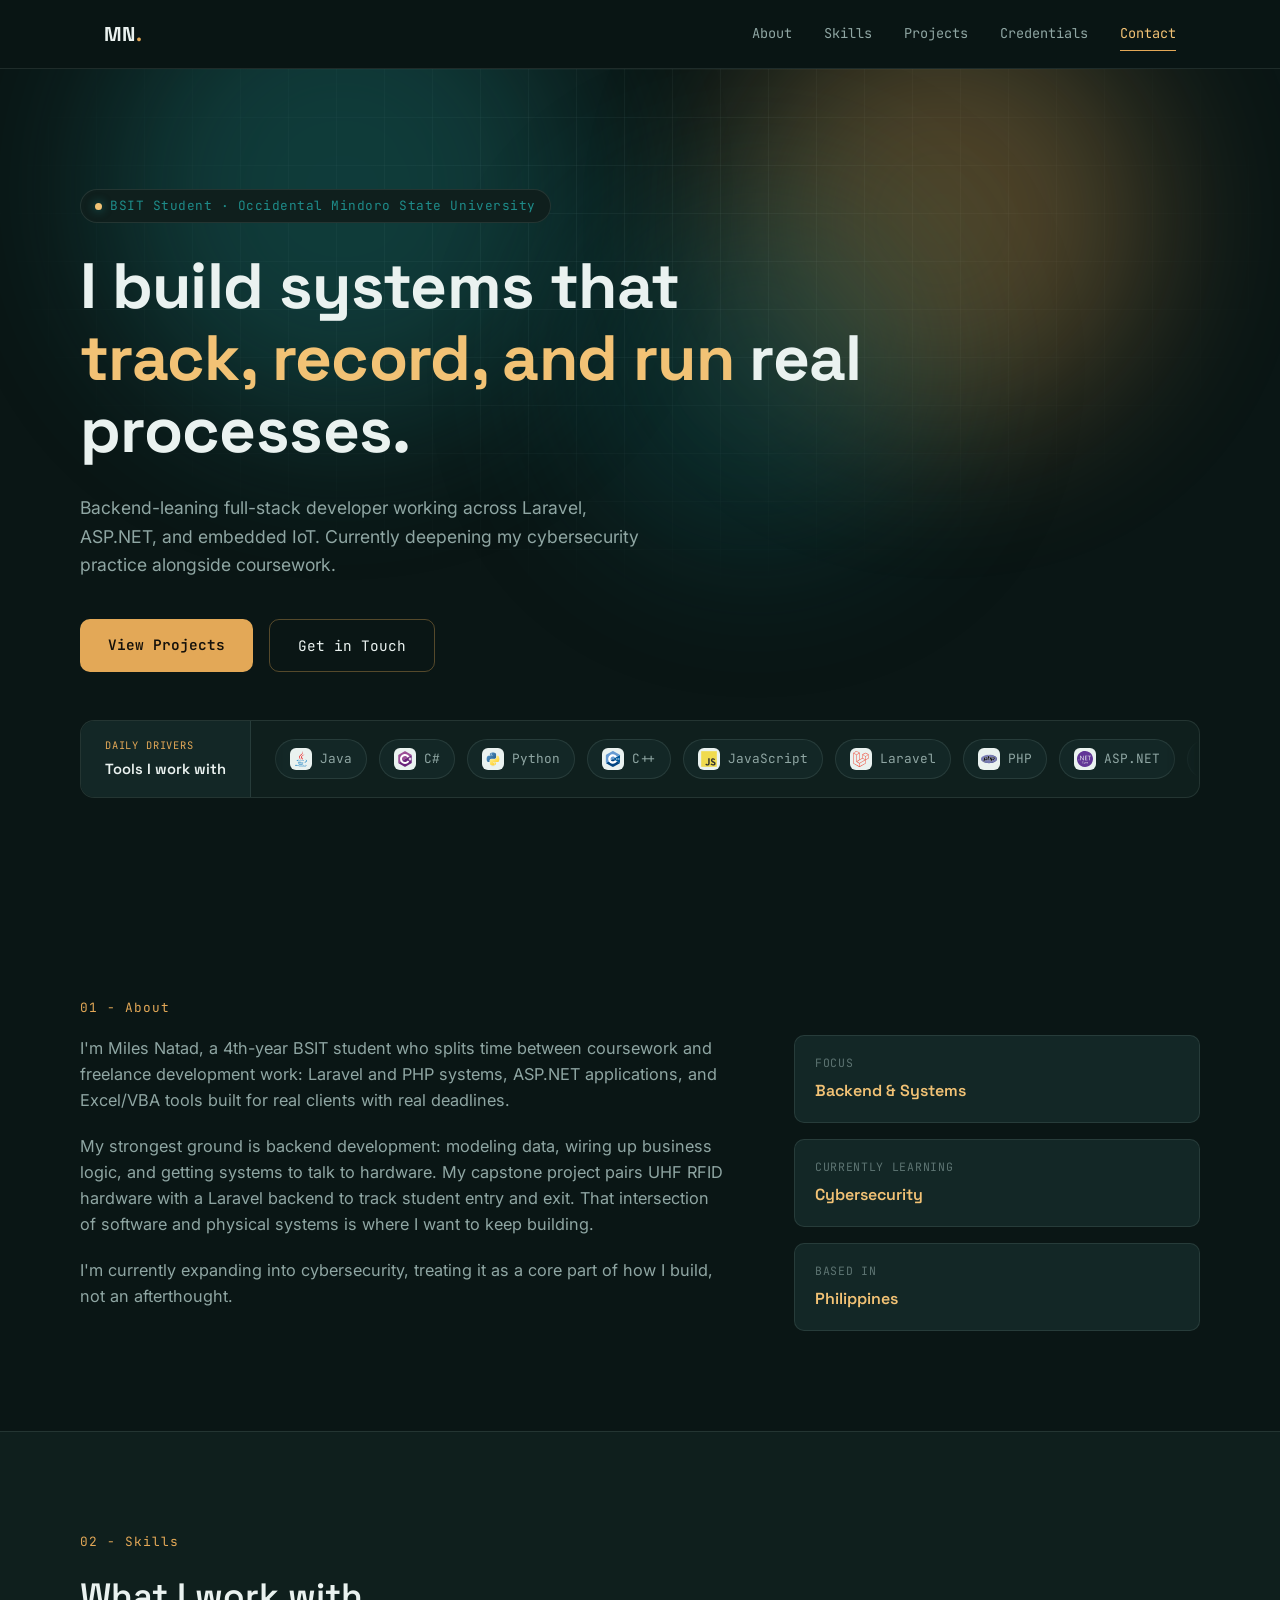
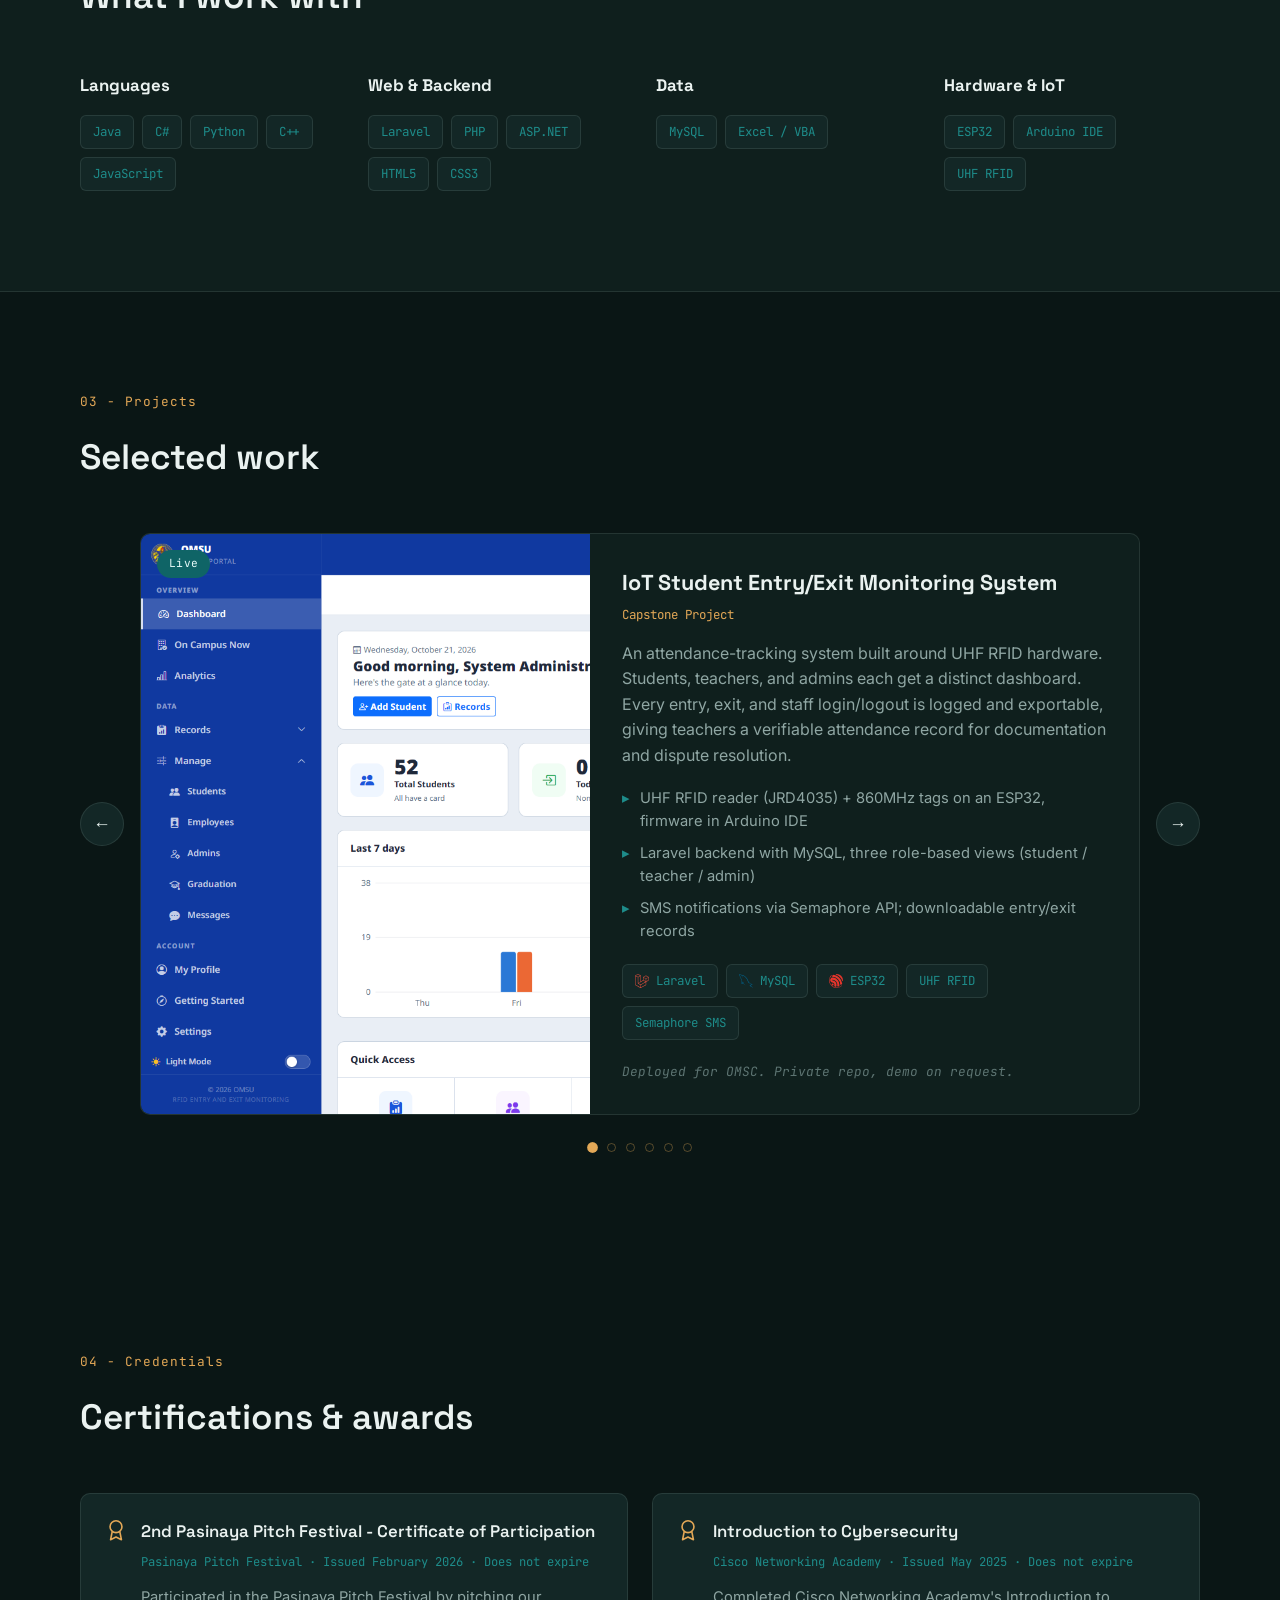
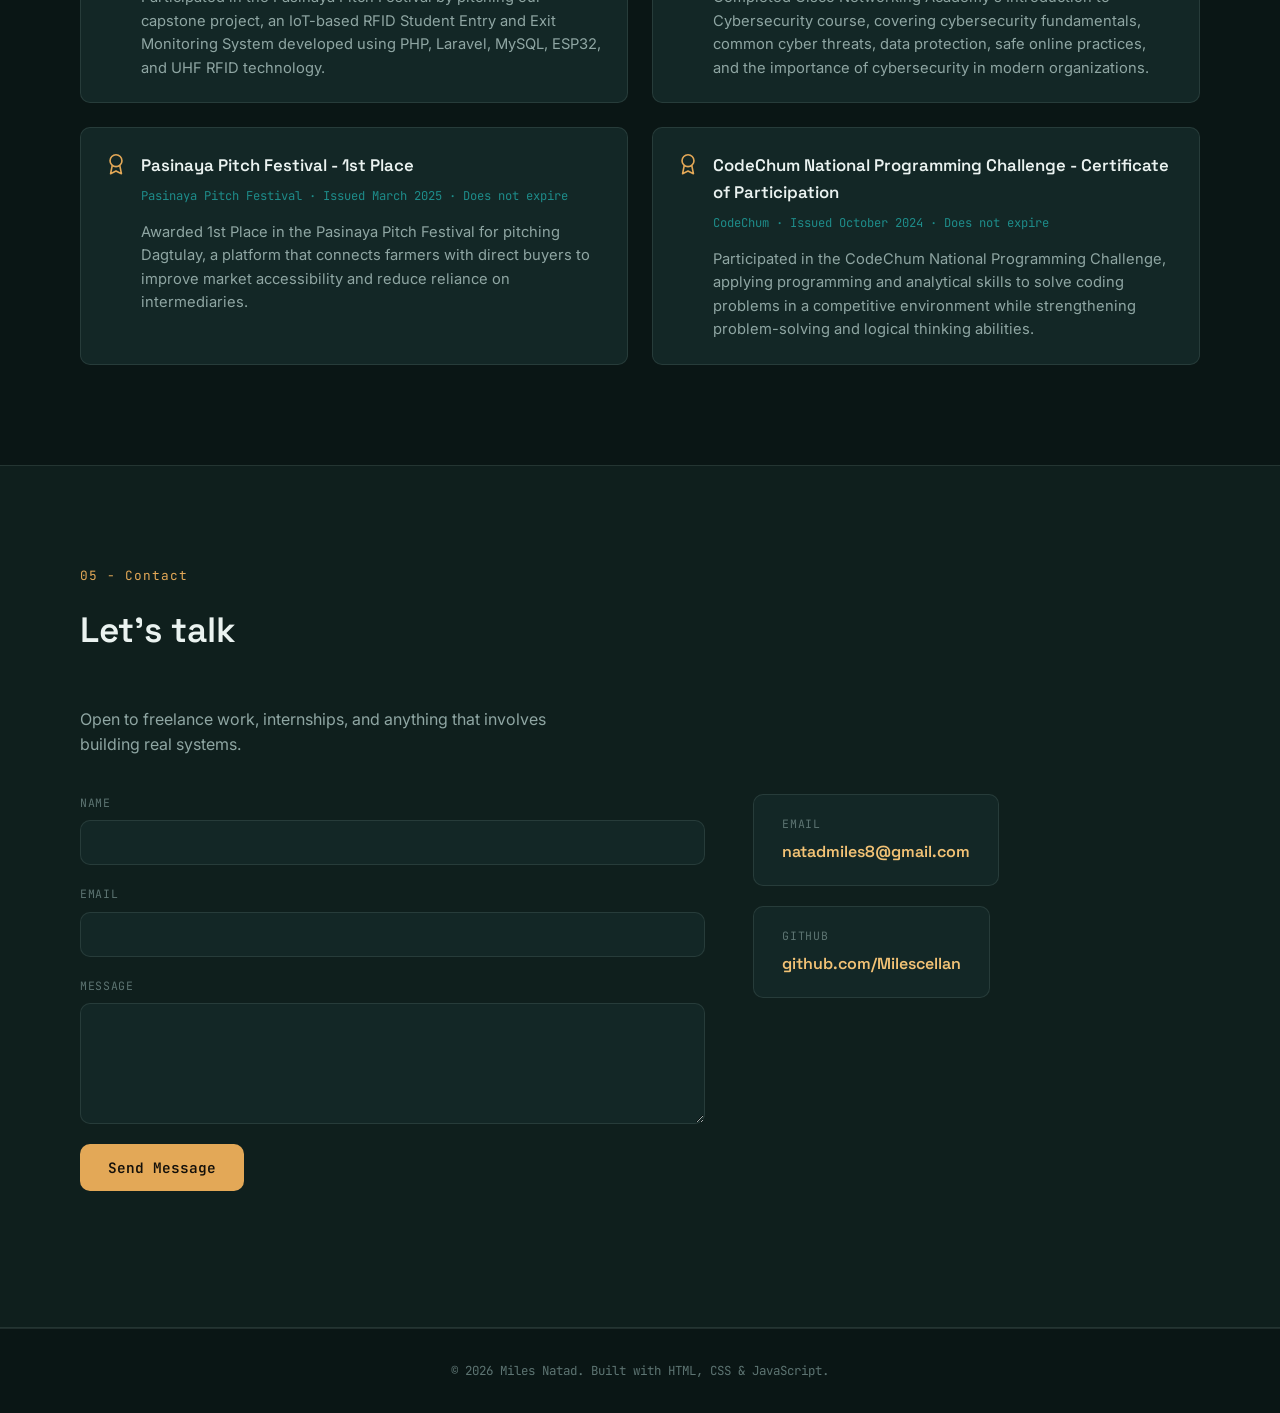
==== index.html @ 0811426d "feat(projects): add real karaoke room and POS screenshots" ====
<!DOCTYPE html>
<html lang="en">
<head>
<meta charset="UTF-8">
<meta name="viewport" content="width=device-width, initial-scale=1.0">
<title>Miles Natad - Backend-Leaning Full-Stack Developer</title>
<meta name="description" content="Portfolio of Miles Natad, BSIT student and freelance developer specializing in Laravel, ASP.NET, and IoT systems.">

<link rel="icon" type="image/svg+xml" href="assets/icons/favicon.svg">
<link rel="icon" type="image/png" sizes="32x32" href="assets/icons/favicon-32.png">
<link rel="apple-touch-icon" sizes="180x180" href="assets/icons/favicon-180.png">

<meta property="og:type" content="website">
<meta property="og:title" content="Miles Natad - Backend-Leaning Full-Stack Developer">
<meta property="og:description" content="Portfolio of Miles Natad, BSIT student and freelance developer specializing in Laravel, ASP.NET, and IoT systems.">
<meta property="og:image" content="https://milescellan.github.io/assets/images/og-image.png">
<meta property="og:url" content="https://milescellan.github.io/">

<meta name="twitter:card" content="summary_large_image">
<meta name="twitter:title" content="Miles Natad - Backend-Leaning Full-Stack Developer">
<meta name="twitter:description" content="Portfolio of Miles Natad, BSIT student and freelance developer specializing in Laravel, ASP.NET, and IoT systems.">
<meta name="twitter:image" content="https://milescellan.github.io/assets/images/og-image.png">

<link rel="preconnect" href="https://fonts.googleapis.com">
<link rel="preconnect" href="https://fonts.gstatic.com" crossorigin>
<link href="https://fonts.googleapis.com/css2?family=Space+Grotesk:wght@400;500;600;700&family=JetBrains+Mono:wght@400;500&family=Inter:wght@400;500;600&display=swap" rel="stylesheet">
<link rel="stylesheet" href="style.css">

<script type="application/ld+json">
{
  "@context": "https://schema.org",
  "@type": "Person",
  "name": "Miles Natad",
  "url": "https://milescellan.github.io/",
  "sameAs": ["https://github.com/Milescellan"],
  "jobTitle": "Backend-Leaning Full-Stack Developer",
  "email": "mailto:natadmiles8@gmail.com",
  "alumniOf": {
    "@type": "CollegeOrUniversity",
    "name": "Occidental Mindoro State University"
  }
}
</script>
</head>
<body>

<a href="#top" class="skip-link">Skip to main content</a>

<header class="nav">
  <div class="nav-inner">
    <a href="#top" class="nav-brand">MN<span class="nav-brand-dot">.</span></a>
    <nav class="nav-links">
      <a href="#about" data-nav-link="about">About</a>
      <a href="#skills" data-nav-link="skills">Skills</a>
      <a href="#projects" data-nav-link="projects">Projects</a>
      <a href="#credentials" data-nav-link="credentials">Credentials</a>
      <a href="#contact" data-nav-link="contact">Contact</a>
    </nav>
    <button class="nav-toggle" id="navToggle" aria-label="Toggle menu" aria-expanded="false">
      <span></span><span></span><span></span>
    </button>
  </div>
</header>

<main id="top">

  <!-- HERO -->
  <section class="hero">
    <div class="hero-grid" aria-hidden="true"></div>
    <div class="aurora" aria-hidden="true">
      <span class="aurora-blob aurora-1"></span>
      <span class="aurora-blob aurora-2"></span>
      <span class="aurora-blob aurora-3"></span>
    </div>
    <div class="hero-inner">
      <p class="eyebrow"><span class="pulse-dot"></span> BSIT Student &middot; Occidental Mindoro State University</p>
      <h1 class="hero-title" data-split>
        I build systems that<br>
        <span class="accent">track, record, and run</span> real processes.
      </h1>
      <p class="hero-sub">
        Backend-leaning full-stack developer working across Laravel, ASP.NET, and embedded IoT.
        Currently deepening my cybersecurity practice alongside coursework.
      </p>
      <div class="hero-actions">
        <a href="#projects" class="btn btn-primary">View Projects</a>
        <a href="#contact" class="btn btn-ghost">Get in Touch</a>
      </div>

      <div class="tools-bar">
        <div class="tools-bar-label">
          <span class="tools-bar-eyebrow">Daily Drivers</span>
          <span class="tools-bar-title">Tools I work with</span>
        </div>
        <div class="tools-bar-track-wrap">
          <div class="tools-bar-track" aria-label="Skills and tools">
            <span class="tool-pill"><span class="tool-pill-icon"><img src="assets/icons/java.svg" alt=""></span>Java</span>
            <span class="tool-pill"><span class="tool-pill-icon"><img src="assets/icons/csharp.svg" alt=""></span>C#</span>
            <span class="tool-pill"><span class="tool-pill-icon"><img src="assets/icons/python.svg" alt=""></span>Python</span>
            <span class="tool-pill"><span class="tool-pill-icon"><img src="assets/icons/cplusplus.svg" alt=""></span>C++</span>
            <span class="tool-pill"><span class="tool-pill-icon"><img src="assets/icons/javascript.svg" alt=""></span>JavaScript</span>
            <span class="tool-pill"><span class="tool-pill-icon"><img src="assets/icons/laravel.svg" alt=""></span>Laravel</span>
            <span class="tool-pill"><span class="tool-pill-icon"><img src="assets/icons/php.svg" alt=""></span>PHP</span>
            <span class="tool-pill"><span class="tool-pill-icon"><img src="assets/icons/dotnet.svg" alt=""></span>ASP.NET</span>
            <span class="tool-pill"><span class="tool-pill-icon"><img src="assets/icons/html5.svg" alt=""></span>HTML5</span>
            <span class="tool-pill"><span class="tool-pill-icon"><img src="assets/icons/css3.svg" alt=""></span>CSS3</span>
            <span class="tool-pill"><span class="tool-pill-icon"><img src="assets/icons/mysql.svg" alt=""></span>MySQL</span>
            <span class="tool-pill"><span class="tool-pill-icon"><img src="assets/icons/excel.svg" alt=""></span>Excel / VBA</span>
            <span class="tool-pill"><span class="tool-pill-icon"><img src="assets/icons/espressif.svg" alt=""></span>ESP32</span>
            <span class="tool-pill"><span class="tool-pill-icon"><img src="assets/icons/arduino.svg" alt=""></span>Arduino IDE</span>
            <span class="tool-pill"><span class="tool-pill-icon"><svg viewBox="0 0 24 24" fill="none" xmlns="http://www.w3.org/2000/svg"><rect x="3" y="9" width="6" height="6" rx="1" stroke="#0F1F1D" stroke-width="1.6"/><path d="M12 12h1.5M15.5 8.5a5 5 0 010 7M18.5 5.5a9 9 0 010 13" stroke="#0F1F1D" stroke-width="1.6" stroke-linecap="round"/></svg></span>UHF RFID</span>
            <!-- duplicated for seamless loop -->
            <span class="tool-pill" aria-hidden="true"><span class="tool-pill-icon"><img src="assets/icons/java.svg" alt=""></span>Java</span>
            <span class="tool-pill" aria-hidden="true"><span class="tool-pill-icon"><img src="assets/icons/csharp.svg" alt=""></span>C#</span>
            <span class="tool-pill" aria-hidden="true"><span class="tool-pill-icon"><img src="assets/icons/python.svg" alt=""></span>Python</span>
            <span class="tool-pill" aria-hidden="true"><span class="tool-pill-icon"><img src="assets/icons/cplusplus.svg" alt=""></span>C++</span>
            <span class="tool-pill" aria-hidden="true"><span class="tool-pill-icon"><img src="assets/icons/javascript.svg" alt=""></span>JavaScript</span>
            <span class="tool-pill" aria-hidden="true"><span class="tool-pill-icon"><img src="assets/icons/laravel.svg" alt=""></span>Laravel</span>
            <span class="tool-pill" aria-hidden="true"><span class="tool-pill-icon"><img src="assets/icons/php.svg" alt=""></span>PHP</span>
            <span class="tool-pill" aria-hidden="true"><span class="tool-pill-icon"><img src="assets/icons/dotnet.svg" alt=""></span>ASP.NET</span>
            <span class="tool-pill" aria-hidden="true"><span class="tool-pill-icon"><img src="assets/icons/html5.svg" alt=""></span>HTML5</span>
            <span class="tool-pill" aria-hidden="true"><span class="tool-pill-icon"><img src="assets/icons/css3.svg" alt=""></span>CSS3</span>
            <span class="tool-pill" aria-hidden="true"><span class="tool-pill-icon"><img src="assets/icons/mysql.svg" alt=""></span>MySQL</span>
            <span class="tool-pill" aria-hidden="true"><span class="tool-pill-icon"><img src="assets/icons/excel.svg" alt=""></span>Excel / VBA</span>
            <span class="tool-pill" aria-hidden="true"><span class="tool-pill-icon"><img src="assets/icons/espressif.svg" alt=""></span>ESP32</span>
            <span class="tool-pill" aria-hidden="true"><span class="tool-pill-icon"><img src="assets/icons/arduino.svg" alt=""></span>Arduino IDE</span>
            <span class="tool-pill" aria-hidden="true"><span class="tool-pill-icon"><svg viewBox="0 0 24 24" fill="none" xmlns="http://www.w3.org/2000/svg"><rect x="3" y="9" width="6" height="6" rx="1" stroke="#0F1F1D" stroke-width="1.6"/><path d="M12 12h1.5M15.5 8.5a5 5 0 010 7M18.5 5.5a9 9 0 010 13" stroke="#0F1F1D" stroke-width="1.6" stroke-linecap="round"/></svg></span>UHF RFID</span>
          </div>
        </div>
      </div>
    </div>
  </section>

  <!-- ABOUT -->
  <section class="section reveal" id="about">
    <div class="section-inner">
      <p class="section-eyebrow">01 - About</p>
      <div class="about-grid">
        <div class="about-text">
          <p>
            I'm Miles Natad, a 4th-year BSIT student who splits time between coursework and freelance
            development work: Laravel and PHP systems, ASP.NET applications, and Excel/VBA tools
            built for real clients with real deadlines.
          </p>
          <p>
            My strongest ground is backend development: modeling data, wiring up business logic,
            and getting systems to talk to hardware. My capstone project pairs UHF RFID hardware
            with a Laravel backend to track student entry and exit. That intersection of software and
            physical systems is where I want to keep building.
          </p>
          <p>
            I'm currently expanding into cybersecurity, treating it as a core part of how I build,
            not an afterthought.
          </p>
        </div>
        <div class="about-meta">
          <div class="meta-card">
            <span class="meta-label">Focus</span>
            <span class="meta-value">Backend &amp; Systems</span>
          </div>
          <div class="meta-card">
            <span class="meta-label">Currently learning</span>
            <span class="meta-value">Cybersecurity</span>
          </div>
          <div class="meta-card">
            <span class="meta-label">Based in</span>
            <span class="meta-value">Philippines</span>
          </div>
        </div>
      </div>
    </div>
  </section>

  <!-- SKILLS -->
  <section class="section section-alt reveal" id="skills">
    <div class="section-inner">
      <p class="section-eyebrow">02 - Skills</p>
      <h2 class="section-title">What I work with</h2>

      <div class="skills-grid">

        <div class="skill-group">
          <h3>Languages</h3>
          <ul class="tag-list">
            <li>Java</li><li>C#</li><li>Python</li><li>C++</li><li>JavaScript</li>
          </ul>
        </div>

        <div class="skill-group">
          <h3>Web &amp; Backend</h3>
          <ul class="tag-list">
            <li>Laravel</li><li>PHP</li><li>ASP.NET</li><li>HTML5</li><li>CSS3</li>
          </ul>
        </div>

        <div class="skill-group">
          <h3>Data</h3>
          <ul class="tag-list">
            <li>MySQL</li><li>Excel / VBA</li>
          </ul>
        </div>

        <div class="skill-group">
          <h3>Hardware &amp; IoT</h3>
          <ul class="tag-list">
            <li>ESP32</li><li>Arduino IDE</li><li>UHF RFID</li>
          </ul>
        </div>

      </div>
    </div>
  </section>

  <!-- PROJECTS -->
  <section class="section reveal" id="projects">
    <div class="section-inner">
      <p class="section-eyebrow">03 - Projects</p>
      <h2 class="section-title">Selected work</h2>

      <div class="project-carousel">
        <button class="carousel-arrow carousel-prev" id="carouselPrev" aria-label="Previous project">&larr;</button>

        <div class="carousel-viewport" id="carouselViewport">
        <div class="carousel-track" id="carouselTrack">

        <!-- Capstone -->
        <article class="project-card project-slide" data-glow>
          <div class="project-media">
            <img src="assets/images/capstone-dashboard.png" alt="RFID monitoring admin dashboard with daily entry and exit counts and a 7-day chart" style="object-position: left top">
            <span class="status-badge status-live">Live</span>
          </div>
          <div class="project-body">
            <h3>IoT Student Entry/Exit Monitoring System</h3>
            <p class="project-role">Capstone Project</p>
            <p class="project-desc">
              An attendance-tracking system built around UHF RFID hardware. Students, teachers, and
              admins each get a distinct dashboard. Every entry, exit, and staff login/logout is
              logged and exportable, giving teachers a verifiable attendance record for
              documentation and dispute resolution.
            </p>
            <ul class="project-highlights">
              <li>UHF RFID reader (JRD4035) + 860MHz tags on an ESP32, firmware in Arduino IDE</li>
              <li>Laravel backend with MySQL, three role-based views (student / teacher / admin)</li>
              <li>SMS notifications via Semaphore API; downloadable entry/exit records</li>
            </ul>
            <div class="tag-list tag-list-tech">
              <span><img src="assets/icons/laravel.svg" class="tech-tag-icon" alt="">Laravel</span><span><img src="assets/icons/mysql.svg" class="tech-tag-icon" alt="">MySQL</span><span><img src="assets/icons/espressif.svg" class="tech-tag-icon" alt="">ESP32</span><span>UHF RFID</span><span>Semaphore SMS</span>
            </div>
            <div class="project-links">
              <span class="link-note">Deployed for OMSC. Private repo, demo on request.</span>
            </div>
          </div>
        </article>

        <!-- Thrive -->
        <article class="project-card project-slide" data-glow>
          <div class="project-media">
            <img src="assets/images/thrive.png" alt="Thrive dashboard showing balance, cash flow chart, and spending by category" loading="lazy" style="object-position: left top">
            <span class="status-badge status-live">In Use</span>
          </div>
          <div class="project-body">
            <h3>Thrive</h3>
            <p class="project-role">Personal Project</p>
            <p class="project-desc">
              A self-hosted money tracker for a small group. Budgets, shared books with split
              expenses, recurring transactions, and receipt scanning, with all data in one
              SQLite file.
            </p>
            <ul class="project-highlights">
              <li>Accounts with scrypt passwords, httpOnly sessions, sign-in lockout, invite-only sign-up</li>
              <li>Receipt reading with Claude, falling back to offline Tesseract OCR</li>
              <li>Excel import/export, daily backups, and unit tests for the money logic</li>
            </ul>
            <div class="tag-list tag-list-tech">
              <span><img src="assets/icons/react.svg" class="tech-tag-icon" alt="">React</span><span><img src="assets/icons/nodejs.svg" class="tech-tag-icon" alt="">Node.js</span><span>Express</span><span><img src="assets/icons/sqlite.svg" class="tech-tag-icon" alt="">SQLite</span>
            </div>
            <div class="project-links">
              <a href="https://github.com/Milescellan/budget-tracker" target="_blank" rel="noopener" class="link-arrow">GitHub &rarr;</a>
            </div>
          </div>
        </article>

        <!-- Personal Karaoke -->
        <article class="project-card project-slide" data-glow>
          <div class="project-media">
            <img src="assets/images/karaoke.png" alt="Karaoke room with a connected guest, chat, a playing karaoke video, and synced lyrics" loading="lazy" style="object-position: center top">
            <span class="status-badge status-live">Complete</span>
          </div>
          <div class="project-body">
            <h3>Personal Karaoke</h3>
            <p class="project-role">Personal Project</p>
            <p class="project-desc">
              A real-time karaoke room for up to 6 friends. Everyone watches the same YouTube
              video in sync, follows the same lyrics, and sings together on a live call.
            </p>
            <ul class="project-highlights">
              <li>Synced playback with server-held state and drift correction</li>
              <li>WebRTC voice and video call with a TURN fallback for strict networks</li>
              <li>Shared queue, time-synced LRC lyrics, chat, and in-browser recording</li>
            </ul>
            <div class="tag-list tag-list-tech">
              <span><img src="assets/icons/react.svg" class="tech-tag-icon" alt="">React</span><span><img src="assets/icons/nodejs.svg" class="tech-tag-icon" alt="">Node.js</span><span>Socket.IO</span><span>WebRTC</span>
            </div>
            <div class="project-links">
              <a href="https://github.com/Milescellan/personal-karaoke" target="_blank" rel="noopener" class="link-arrow">GitHub &rarr;</a>
            </div>
          </div>
        </article>

        <!-- Hotel Booking API -->
        <article class="project-card project-slide" data-glow>
          <div class="project-media project-media-code">
            <pre class="project-code" aria-label="Real API response: a second booking for overlapping dates is rejected"><code><span class="code-dim">POST /api/bookings</span>
room 204, Dec 20 to 23
<span class="code-ok">201 Created</span>  nights: 3, total_price: "10500.00"

<span class="code-dim">POST /api/bookings</span>
room 204, Dec 22 to 24
<span class="code-err">422 Unprocessable Content</span>
{
  "errors": {
    "room_id": ["This room is already booked
                 for the selected dates."]
  }
}</code></pre>
            <span class="status-badge status-client">Internship</span>
          </div>
          <div class="project-body">
            <h3>Hotel Booking API</h3>
            <p class="project-role">CertiCode Internship</p>
            <p class="project-desc">
              A REST API for hotel rooms and bookings. It blocks double-booking, searches rooms
              free for a date range, prices the stay on the server, and emails the guest.
            </p>
            <ul class="project-highlights">
              <li>Overlap check rejects bookings that clash with an active one</li>
              <li>Form Request validation and API Resources for consistent JSON</li>
              <li>Queued confirmation email; cancel keeps history instead of deleting</li>
            </ul>
            <div class="tag-list tag-list-tech">
              <span><img src="assets/icons/laravel.svg" class="tech-tag-icon" alt="">Laravel</span><span><img src="assets/icons/php.svg" class="tech-tag-icon" alt="">PHP</span><span><img src="assets/icons/sqlite.svg" class="tech-tag-icon" alt="">SQLite</span>
            </div>
            <div class="project-links">
              <a href="https://github.com/Milescellan/hotel-booking-api" target="_blank" rel="noopener" class="link-arrow">GitHub &rarr;</a>
            </div>
          </div>
        </article>

        <!-- POS -->
        <article class="project-card project-slide" data-glow>
          <div class="project-media">
            <img src="assets/images/pos.png" alt="G4 Store Excel POS with a sample order, totals, and change computed" loading="lazy" style="object-position: right top">
            <span class="status-badge status-client">Freelance</span>
          </div>
          <div class="project-body">
            <h3>Excel POS System</h3>
            <p class="project-role">Freelance Client Work</p>
            <p class="project-desc">
              A point-of-sale system built in Excel/VBA for a paying client: a sari-sari
              store-themed tool delivered end-to-end for their own school requirement.
              Handled the full engagement: requirements, build, and delivery.
            </p>
            <ul class="project-highlights">
              <li>VBA-driven sales entry, inventory, and totals</li>
              <li>Delivered on a fixed scope and timeline for a paying client</li>
            </ul>
            <div class="tag-list tag-list-tech">
              <span><img src="assets/icons/excel.svg" class="tech-tag-icon" alt="">Excel</span><span>VBA</span>
            </div>
            <div class="project-links">
              <span class="link-note">Demo video coming soon</span>
            </div>
          </div>
        </article>

        <!-- Reserved: Cybersecurity Research -->
        <article class="project-card project-card-pending project-slide" data-glow>
          <div class="project-body project-body-pending">
            <h3>Cybersecurity Awareness Research</h3>
            <p class="project-role">Academic Research &middot; Being Reworked</p>
            <p class="project-desc">
              A research study on cybersecurity awareness, currently being redone with fresh,
              interview-based data. Coming soon.
            </p>
          </div>
        </article>

        </div>
        </div>

        <button class="carousel-arrow carousel-next" id="carouselNext" aria-label="Next project">&rarr;</button>
      </div>

      <div class="carousel-dots" id="carouselDots"></div>
    </div>
  </section>

  <!-- CREDENTIALS -->
  <section class="section reveal" id="credentials">
    <div class="section-inner">
      <p class="section-eyebrow">04 - Credentials</p>
      <h2 class="section-title">Certifications &amp; awards</h2>

      <div class="credentials-grid">

        <div class="credential-card">
          <span class="credential-icon" aria-hidden="true">
            <svg viewBox="0 0 24 24" fill="none" xmlns="http://www.w3.org/2000/svg">
              <circle cx="12" cy="8" r="5.5" stroke="currentColor" stroke-width="1.5"/>
              <path d="M8.5 12.5L7 20l5-2.5 5 2.5-1.5-7.5" stroke="currentColor" stroke-width="1.5" stroke-linejoin="round"/>
            </svg>
          </span>
          <h3>2nd Pasinaya Pitch Festival - Certificate of Participation</h3>
          <p class="credential-meta">Pasinaya Pitch Festival &middot; Issued February 2026 &middot; Does not expire</p>
          <p class="credential-desc">
            Participated in the Pasinaya Pitch Festival by pitching our capstone project, an
            IoT-based RFID Student Entry and Exit Monitoring System developed using PHP, Laravel,
            MySQL, ESP32, and UHF RFID technology.
          </p>
        </div>

        <div class="credential-card">
          <span class="credential-icon" aria-hidden="true">
            <svg viewBox="0 0 24 24" fill="none" xmlns="http://www.w3.org/2000/svg">
              <circle cx="12" cy="8" r="5.5" stroke="currentColor" stroke-width="1.5"/>
              <path d="M8.5 12.5L7 20l5-2.5 5 2.5-1.5-7.5" stroke="currentColor" stroke-width="1.5" stroke-linejoin="round"/>
            </svg>
          </span>
          <h3>Introduction to Cybersecurity</h3>
          <p class="credential-meta">Cisco Networking Academy &middot; Issued May 2025 &middot; Does not expire</p>
          <p class="credential-desc">
            Completed Cisco Networking Academy's Introduction to Cybersecurity course, covering
            cybersecurity fundamentals, common cyber threats, data protection, safe online
            practices, and the importance of cybersecurity in modern organizations.
          </p>
        </div>

        <div class="credential-card">
          <span class="credential-icon" aria-hidden="true">
            <svg viewBox="0 0 24 24" fill="none" xmlns="http://www.w3.org/2000/svg">
              <circle cx="12" cy="8" r="5.5" stroke="currentColor" stroke-width="1.5"/>
              <path d="M8.5 12.5L7 20l5-2.5 5 2.5-1.5-7.5" stroke="currentColor" stroke-width="1.5" stroke-linejoin="round"/>
            </svg>
          </span>
          <h3>Pasinaya Pitch Festival - 1st Place</h3>
          <p class="credential-meta">Pasinaya Pitch Festival &middot; Issued March 2025 &middot; Does not expire</p>
          <p class="credential-desc">
            Awarded 1st Place in the Pasinaya Pitch Festival for pitching Dagtulay, a platform
            that connects farmers with direct buyers to improve market accessibility and reduce
            reliance on intermediaries.
          </p>
        </div>

        <div class="credential-card">
          <span class="credential-icon" aria-hidden="true">
            <svg viewBox="0 0 24 24" fill="none" xmlns="http://www.w3.org/2000/svg">
              <circle cx="12" cy="8" r="5.5" stroke="currentColor" stroke-width="1.5"/>
              <path d="M8.5 12.5L7 20l5-2.5 5 2.5-1.5-7.5" stroke="currentColor" stroke-width="1.5" stroke-linejoin="round"/>
            </svg>
          </span>
          <h3>CodeChum National Programming Challenge - Certificate of Participation</h3>
          <p class="credential-meta">CodeChum &middot; Issued October 2024 &middot; Does not expire</p>
          <p class="credential-desc">
            Participated in the CodeChum National Programming Challenge, applying programming and
            analytical skills to solve coding problems in a competitive environment while
            strengthening problem-solving and logical thinking abilities.
          </p>
        </div>

      </div>
    </div>
  </section>

  <!-- CONTACT -->
  <section class="section section-alt reveal" id="contact">
    <div class="section-inner">
      <p class="section-eyebrow">05 - Contact</p>
      <h2 class="section-title">Let's talk</h2>
      <p class="contact-sub">Open to freelance work, internships, and anything that involves building real systems.</p>

      <div class="contact-grid">
        <form class="contact-form" id="contactForm" action="https://formspree.io/f/mnpjrnaa" method="POST">
          <div class="form-row">
            <label for="cf-name">Name</label>
            <input type="text" id="cf-name" name="name" autocomplete="name" required>
          </div>
          <div class="form-row">
            <label for="cf-email">Email</label>
            <input type="email" id="cf-email" name="email" autocomplete="email" required>
          </div>
          <div class="form-row">
            <label for="cf-message">Message</label>
            <textarea id="cf-message" name="message" rows="5" required></textarea>
          </div>
          <button type="submit" class="btn btn-primary">Send Message</button>
          <output class="form-status" id="formStatus" aria-live="polite"></output>
        </form>

        <div class="contact-links">
          <a href="mailto:natadmiles8@gmail.com" class="contact-link">
            <span class="contact-label">Email</span>
            <span class="contact-value">natadmiles8@gmail.com</span>
          </a>
          <a href="https://github.com/Milescellan" target="_blank" rel="noopener" class="contact-link">
            <span class="contact-label">GitHub</span>
            <span class="contact-value">github.com/Milescellan</span>
          </a>
        </div>
      </div>
    </div>
  </section>

</main>

<footer class="footer">
  <p>&copy; <span id="year"></span> Miles Natad. Built with HTML, CSS &amp; JavaScript.</p>
</footer>

<script src="script.js"></script>
</body>
</html>
---- style.css ----
/* ============================================
   TOKENS
   ============================================ */
:root {
  --bg-deep: #0A1615;
  --bg-panel: #0F1F1D;
  --bg-panel-2: #132726;
  --teal-600: #0F6466;
  --teal-400: #1E8C8A;
  --teal-glow: rgba(30, 140, 138, 0.35);
  --amber: #E3A857;
  --amber-bright: #F2C275;
  --text-primary: #EAF2F0;
  --text-muted: #8FA6A3;
  --text-faint: #5D7472;
  --border: rgba(143, 166, 163, 0.16);
  --border-strong: rgba(227, 168, 87, 0.35);

  --font-display: 'Space Grotesk', sans-serif;
  --font-body: 'Inter', sans-serif;
  --font-mono: 'JetBrains Mono', monospace;

  --radius: 10px;
  --max-width: 1120px;
}

* { box-sizing: border-box; margin: 0; padding: 0; }

html { scroll-behavior: smooth; }

.skip-link {
  position: absolute;
  left: -9999px;
  top: 0;
  z-index: 1000;
  background: var(--amber);
  color: #14100a;
  font-family: var(--font-mono);
  font-weight: 600;
  padding: 12px 20px;
  border-radius: 0 0 var(--radius) 0;
}

.skip-link:focus {
  left: 0;
}

@media (prefers-reduced-motion: reduce) {
  html { scroll-behavior: auto; }
  * { animation-duration: 0.01ms !important; animation-iteration-count: 1 !important; transition-duration: 0.01ms !important; }

  /* The marquee is a slow linear scroll, not the kind of motion this
     preference is meant to suppress. The blanket rule above would
     otherwise freeze it after a single near-instant, invisible pass. */
  .tools-bar-track {
    animation-duration: 40s !important;
    animation-iteration-count: infinite !important;
  }

  .carousel-track {
    transition-duration: 0.9s !important;
  }
}

body {
  background: var(--bg-deep);
  color: var(--text-primary);
  font-family: var(--font-body);
  line-height: 1.6;
  overflow-x: hidden;
}

a { color: inherit; text-decoration: none; }
ul { list-style: none; }
img { max-width: 100%; display: block; }

:focus-visible {
  outline: 2px solid var(--amber);
  outline-offset: 3px;
}

/* ============================================
   NAV
   ============================================ */
.nav {
  position: sticky;
  top: 0;
  z-index: 100;
  background: rgba(10, 22, 21, 0.85);
  backdrop-filter: blur(10px);
  border-bottom: 1px solid var(--border);
}

.nav-inner {
  max-width: var(--max-width);
  margin: 0 auto;
  padding: 18px 24px;
  display: flex;
  align-items: center;
  justify-content: space-between;
}

.nav-brand {
  font-family: var(--font-display);
  font-weight: 700;
  font-size: 1.25rem;
  letter-spacing: 0.02em;
}

.nav-brand-dot { color: var(--amber); }

.nav-links {
  display: flex;
  gap: 32px;
}

.nav-links a {
  font-family: var(--font-mono);
  font-size: 0.85rem;
  color: var(--text-muted);
  transition: color 0.2s ease;
  position: relative;
}

.nav-links a:hover { color: var(--amber-bright); }

.nav-links a::after {
  content: '';
  position: absolute;
  left: 0;
  bottom: -6px;
  width: 100%;
  height: 1px;
  background: var(--amber);
  transform: scaleX(0);
  transform-origin: left;
  transition: transform 0.25s ease;
}

.nav-links a:hover::after {
  transform: scaleX(1);
}

.nav-links a.active {
  color: var(--amber-bright);
}

.nav-links a.active::after {
  transform: scaleX(1);
}

.nav-toggle {
  display: none;
  flex-direction: column;
  gap: 5px;
  background: none;
  border: none;
  cursor: pointer;
  padding: 4px;
}

.nav-toggle span {
  width: 22px;
  height: 2px;
  background: var(--text-primary);
  transition: transform 0.2s ease, opacity 0.2s ease;
}

/* ============================================
   HERO
   ============================================ */
.hero {
  position: relative;
  padding: 120px 24px 100px;
  overflow: hidden;
}

.hero-grid {
  position: absolute;
  inset: 0;
  background-image:
    linear-gradient(var(--border) 1px, transparent 1px),
    linear-gradient(90deg, var(--border) 1px, transparent 1px);
  background-size: 48px 48px;
  mask-image: radial-gradient(ellipse 70% 60% at 50% 20%, black 20%, transparent 75%);
  opacity: 0.5;
  z-index: 0;
}

.aurora {
  position: absolute;
  inset: 0;
  overflow: hidden;
  z-index: 0;
  pointer-events: none;
}

.aurora-blob {
  position: absolute;
  border-radius: 50%;
  filter: blur(80px);
  opacity: 0.32;
  will-change: transform;
}

.aurora-1 {
  width: 480px; height: 480px;
  background: var(--teal-400);
  top: -120px; left: 8%;
  animation: auroraDrift1 16s ease-in-out infinite;
}

.aurora-2 {
  width: 420px; height: 420px;
  background: var(--amber);
  top: -60px; right: 10%;
  animation: auroraDrift2 20s ease-in-out infinite;
}

.aurora-3 {
  width: 360px; height: 360px;
  background: var(--teal-600);
  top: 120px; left: 45%;
  animation: auroraDrift3 24s ease-in-out infinite;
}

@keyframes auroraDrift1 {
  0%, 100% { transform: translate(0, 0) scale(1); }
  50% { transform: translate(40px, 30px) scale(1.1); }
}

@keyframes auroraDrift2 {
  0%, 100% { transform: translate(0, 0) scale(1); }
  50% { transform: translate(-50px, 20px) scale(0.95); }
}

@keyframes auroraDrift3 {
  0%, 100% { transform: translate(0, 0) scale(1); }
  50% { transform: translate(20px, -40px) scale(1.08); }
}

@media (prefers-reduced-motion: reduce) {
  .aurora-blob { animation: none; }
}

.hero-inner {
  position: relative;
  z-index: 1;
  max-width: var(--max-width);
  margin: 0 auto;
}

.eyebrow {
  display: inline-flex;
  align-items: center;
  gap: 8px;
  font-family: var(--font-mono);
  font-size: 0.8rem;
  color: var(--teal-400);
  letter-spacing: 0.04em;
  margin-bottom: 28px;
  padding: 6px 14px;
  border: 1px solid var(--border);
  border-radius: 999px;
  background: var(--bg-panel);
}

.pulse-dot {
  width: 7px; height: 7px;
  border-radius: 50%;
  background: var(--amber-bright);
  box-shadow: 0 0 8px 2px var(--teal-glow);
  animation: pulse 2s ease-in-out infinite;
}

@keyframes pulse {
  0%, 100% { opacity: 1; }
  50% { opacity: 0.4; }
}

.hero-title {
  font-family: var(--font-display);
  font-weight: 700;
  font-size: clamp(2.2rem, 5.5vw, 4rem);
  line-height: 1.12;
  letter-spacing: -0.01em;
  max-width: 820px;
  margin-bottom: 28px;
}

.accent {
  color: var(--amber-bright);
}

/* Split-text reveal (words animate in via JS-added spans) */
.split-word {
  display: inline-block;
  opacity: 0;
  transform: translateY(0.6em);
  filter: blur(6px);
  animation: splitReveal 0.7s cubic-bezier(0.22, 1, 0.36, 1) forwards;
}

@keyframes splitReveal {
  to {
    opacity: 1;
    transform: translateY(0);
    filter: blur(0);
  }
}

@media (prefers-reduced-motion: reduce) {
  .split-word {
    opacity: 1;
    transform: none;
    filter: none;
    animation: none;
  }
}

.hero-sub {
  font-size: 1.1rem;
  color: var(--text-muted);
  max-width: 560px;
  margin-bottom: 40px;
}

.hero-actions {
  display: flex;
  gap: 16px;
  flex-wrap: wrap;
}

.btn {
  font-family: var(--font-mono);
  font-size: 0.9rem;
  padding: 14px 28px;
  border-radius: var(--radius);
  transition: transform 0.15s ease, box-shadow 0.15s ease, background 0.15s ease;
  display: inline-block;
}

.btn-primary {
  background: var(--amber);
  color: #14100a;
  font-weight: 600;
}

.btn-primary:hover {
  background: var(--amber-bright);
  transform: translateY(-2px);
  box-shadow: 0 8px 24px rgba(227, 168, 87, 0.25);
}

.btn-ghost {
  border: 1px solid var(--border-strong);
  color: var(--text-primary);
}

.btn-ghost:hover {
  border-color: var(--amber);
  transform: translateY(-2px);
}

/* ============================================
   TOOLS MARQUEE ("Daily Drivers")
   ============================================ */
.tools-bar {
  position: relative;
  z-index: 1;
  display: flex;
  align-items: stretch;
  margin-top: 48px;
  border: 1px solid var(--border);
  border-radius: 14px;
  background: var(--bg-panel);
  overflow: hidden;
}

.tools-bar-label {
  flex: 0 0 auto;
  display: flex;
  flex-direction: column;
  justify-content: center;
  gap: 4px;
  padding: 16px 24px;
  border-right: 1px solid var(--border);
  background: var(--bg-panel-2);
}

.tools-bar-eyebrow {
  font-family: var(--font-mono);
  font-size: 0.65rem;
  letter-spacing: 0.08em;
  text-transform: uppercase;
  color: var(--amber);
}

.tools-bar-title {
  font-family: var(--font-display);
  font-weight: 600;
  font-size: 0.92rem;
  color: var(--text-primary);
  white-space: nowrap;
}

.tools-bar-track-wrap {
  position: relative;
  flex: 1 1 auto;
  overflow: hidden;
  -webkit-mask-image: linear-gradient(90deg, transparent, black 32px, black calc(100% - 32px), transparent);
          mask-image: linear-gradient(90deg, transparent, black 32px, black calc(100% - 32px), transparent);
}

.tools-bar-track {
  display: flex;
  align-items: center;
  gap: 12px;
  width: max-content;
  height: 100%;
  padding: 14px 24px;
  animation: toolsScroll 32s linear infinite;
}

.tools-bar-track-wrap:hover .tools-bar-track {
  animation-play-state: paused;
}

@keyframes toolsScroll {
  from { transform: translateX(0); }
  to   { transform: translateX(-50%); }
}

.tool-pill {
  display: flex;
  align-items: center;
  gap: 8px;
  padding: 8px 14px;
  border: 1px solid var(--border);
  border-radius: 999px;
  background: var(--bg-panel-2);
  white-space: nowrap;
  font-family: var(--font-mono);
  font-size: 0.8rem;
  color: var(--text-muted);
}

.tool-pill-icon {
  flex-shrink: 0;
  width: 22px;
  height: 22px;
  border-radius: 6px;
  display: flex;
  align-items: center;
  justify-content: center;
  background: #EAF2F0;
  padding: 3px;
}

.tool-pill-icon img {
  width: 100%;
  height: 100%;
  object-fit: contain;
}

@media (max-width: 640px) {
  .tools-bar { flex-direction: column; }
  .tools-bar-label { border-right: none; border-bottom: 1px solid var(--border); }
}

/* ============================================
   SECTIONS (shared)
   ============================================ */
.section {
  padding: 100px 24px;
  scroll-margin-top: 76px;
}

.section-alt {
  background: var(--bg-panel);
  border-top: 1px solid var(--border);
  border-bottom: 1px solid var(--border);
}

.section-inner {
  max-width: var(--max-width);
  margin: 0 auto;
}

.section-eyebrow {
  font-family: var(--font-mono);
  font-size: 0.8rem;
  color: var(--amber);
  letter-spacing: 0.08em;
  margin-bottom: 16px;
}

.section-title {
  font-family: var(--font-display);
  font-weight: 600;
  font-size: clamp(1.6rem, 3vw, 2.2rem);
  margin-bottom: 48px;
}

/* ============================================
   ABOUT
   ============================================ */
.about-grid {
  display: grid;
  grid-template-columns: 1.6fr 1fr;
  gap: 64px;
}

.about-text p {
  color: var(--text-muted);
  margin-bottom: 20px;
  font-size: 1.02rem;
}

.about-meta {
  display: flex;
  flex-direction: column;
  gap: 16px;
}

.meta-card {
  border: 1px solid var(--border);
  border-radius: var(--radius);
  padding: 18px 20px;
  display: flex;
  flex-direction: column;
  gap: 6px;
  background: var(--bg-panel-2);
}

.meta-label {
  font-family: var(--font-mono);
  font-size: 0.72rem;
  color: var(--text-faint);
  text-transform: uppercase;
  letter-spacing: 0.06em;
}

.meta-value {
  font-family: var(--font-display);
  font-weight: 600;
  color: var(--amber-bright);
}

/* ============================================
   SKILLS
   ============================================ */
.skills-grid {
  display: grid;
  grid-template-columns: repeat(auto-fit, minmax(220px, 1fr));
  gap: 32px;
}

.skill-group h3 {
  font-family: var(--font-display);
  font-size: 1.05rem;
  margin-bottom: 16px;
  color: var(--text-primary);
}

.tag-list {
  display: flex;
  flex-wrap: wrap;
  gap: 8px;
}

.tag-list li,
.tag-list-tech span {
  font-family: var(--font-mono);
  font-size: 0.78rem;
  color: var(--teal-400);
  border: 1px solid var(--border);
  padding: 6px 12px;
  border-radius: 6px;
  background: var(--bg-panel-2);
}

.tag-list-tech span {
  display: inline-flex;
  align-items: center;
  gap: 7px;
}

.tech-tag-icon {
  width: 14px;
  height: 14px;
  object-fit: contain;
  flex-shrink: 0;
}

/* ============================================
   PROJECTS CAROUSEL
   ============================================ */
.project-carousel {
  display: flex;
  align-items: center;
  gap: 16px;
}

.carousel-viewport {
  flex: 1 1 auto;
  overflow: hidden;
}

.carousel-track {
  display: flex;
  transition: transform 0.9s ease-in-out;
}

.project-slide {
  flex: 0 0 100%;
  min-width: 0;
}

.carousel-arrow {
  flex: 0 0 auto;
  width: 44px;
  height: 44px;
  border-radius: 50%;
  border: 1px solid var(--border);
  background: var(--bg-panel-2);
  color: var(--text-primary);
  font-size: 1.1rem;
  cursor: pointer;
  display: flex;
  align-items: center;
  justify-content: center;
  transition: border-color 0.2s ease, color 0.2s ease, transform 0.15s ease;
}

.carousel-arrow:hover {
  border-color: var(--border-strong);
  color: var(--amber-bright);
  transform: translateY(-2px);
}

.carousel-dots {
  display: flex;
  justify-content: center;
  gap: 10px;
  margin-top: 28px;
}

.carousel-dot {
  width: 9px;
  height: 9px;
  border-radius: 50%;
  border: 1px solid var(--border-strong);
  background: transparent;
  padding: 0;
  cursor: pointer;
  transition: background 0.2s ease, transform 0.2s ease;
}

.carousel-dot.active {
  background: var(--amber);
  transform: scale(1.2);
}

@media (max-width: 640px) {
  .carousel-arrow { width: 36px; height: 36px; font-size: 0.95rem; }
}

.project-card {
  display: grid;
  grid-template-columns: 0.9fr 1.1fr;
  gap: 0;
  border: 1px solid var(--border);
  border-radius: var(--radius);
  overflow: hidden;
  background: var(--bg-panel);
  transition: border-color 0.2s ease;
  position: relative;
}

.project-card::before {
  content: '';
  position: absolute;
  inset: 0;
  z-index: 0;
  opacity: 0;
  background: radial-gradient(320px circle at var(--glow-x, 50%) var(--glow-y, 50%), rgba(227, 168, 87, 0.12), transparent 70%);
  transition: opacity 0.3s ease;
  pointer-events: none;
}

.project-card:hover::before {
  opacity: 1;
}

.project-card:hover {
  border-color: var(--border-strong);
}

.project-media, .project-body {
  position: relative;
  z-index: 1;
}

.project-media {
  position: relative;
  background: var(--bg-panel-2);
  min-height: 220px;
}

.project-media-code {
  display: flex;
  align-items: center;
  background: var(--bg-deep);
}

.project-code {
  width: 100%;
  margin: 0;
  padding: 56px 24px 24px;
  overflow-x: auto;
  font-family: var(--font-mono);
  font-size: 0.8rem;
  line-height: 1.6;
  color: var(--text-muted);
}

.code-dim { color: var(--text-faint); }
.code-ok { color: var(--teal-400); }
.code-err { color: var(--amber-bright); }

.project-media img {
  position: absolute;
  inset: 0;
  width: 100%;
  height: 100%;
  object-fit: cover;
}

.status-badge {
  position: absolute;
  top: 16px;
  left: 16px;
  font-family: var(--font-mono);
  font-size: 0.7rem;
  padding: 5px 12px;
  border-radius: 999px;
  letter-spacing: 0.03em;
}

.status-live { background: var(--teal-600); color: #E8FBFA; }
.status-dev { background: var(--amber); color: #14100a; }
.status-client { background: var(--bg-panel); color: var(--amber-bright); border: 1px solid var(--border-strong); }

.project-body {
  padding: 32px;
}

.project-body h3 {
  font-family: var(--font-display);
  font-size: 1.35rem;
  margin-bottom: 4px;
}

.project-role {
  font-family: var(--font-mono);
  font-size: 0.78rem;
  color: var(--amber);
  margin-bottom: 16px;
}

.project-desc {
  color: var(--text-muted);
  margin-bottom: 18px;
}

.project-highlights {
  margin-bottom: 20px;
  display: flex;
  flex-direction: column;
  gap: 8px;
}

.project-highlights li {
  font-size: 0.92rem;
  color: var(--text-muted);
  padding-left: 18px;
  position: relative;
}

.project-highlights li::before {
  content: '▸';
  position: absolute;
  left: 0;
  color: var(--teal-400);
}

.tag-list-tech {
  margin-bottom: 22px;
}

.project-links {
  display: flex;
  gap: 24px;
  align-items: center;
}

.link-arrow {
  font-family: var(--font-mono);
  font-size: 0.85rem;
  color: var(--amber-bright);
  transition: opacity 0.2s ease;
}

.link-arrow:hover { opacity: 0.7; }

.link-note {
  font-family: var(--font-mono);
  font-size: 0.8rem;
  color: var(--text-faint);
  font-style: italic;
}

.project-card-pending {
  grid-template-columns: 1fr;
  opacity: 0.55;
  border-style: dashed;
}

.project-body-pending {
  padding: 28px 32px;
}

/* ============================================
   CREDENTIALS
   ============================================ */
.credentials-grid {
  display: grid;
  grid-template-columns: repeat(2, 1fr);
  gap: 24px;
}

@media (max-width: 720px) {
  .credentials-grid {
    grid-template-columns: 1fr;
  }
}

.credential-card {
  position: relative;
  border: 1px solid var(--border);
  border-radius: var(--radius);
  padding: 24px 24px 22px 60px;
  background: var(--bg-panel-2);
  transition: border-color 0.2s ease, transform 0.15s ease;
}

.credential-card:hover {
  border-color: var(--border-strong);
  transform: translateY(-2px);
}

.credential-icon {
  position: absolute;
  top: 24px;
  left: 22px;
  width: 26px;
  height: 26px;
  color: var(--amber);
}

.credential-icon svg {
  width: 100%;
  height: 100%;
}

.credential-card h3 {
  font-family: var(--font-display);
  font-weight: 600;
  font-size: 1.05rem;
  margin-bottom: 8px;
  color: var(--text-primary);
}

.credential-meta {
  font-family: var(--font-mono);
  font-size: 0.76rem;
  color: var(--teal-400);
  margin-bottom: 14px;
}

.credential-desc {
  font-size: 0.92rem;
  color: var(--text-muted);
}

/* ============================================
   CONTACT
   ============================================ */
.contact-sub {
  color: var(--text-muted);
  margin-bottom: 36px;
  max-width: 520px;
}

.contact-grid {
  display: grid;
  grid-template-columns: 1.4fr 1fr;
  gap: 48px;
  align-items: start;
}

.contact-form {
  display: flex;
  flex-direction: column;
  gap: 20px;
}

.form-row {
  display: flex;
  flex-direction: column;
  gap: 8px;
}

.form-row label {
  font-family: var(--font-mono);
  font-size: 0.72rem;
  color: var(--text-faint);
  text-transform: uppercase;
  letter-spacing: 0.06em;
}

.form-row input,
.form-row textarea {
  font-family: var(--font-body);
  font-size: 0.95rem;
  color: var(--text-primary);
  background: var(--bg-panel-2);
  border: 1px solid var(--border);
  border-radius: var(--radius);
  padding: 12px 14px;
  resize: vertical;
  transition: border-color 0.2s ease;
}

.form-row input:focus,
.form-row textarea:focus {
  border-color: var(--border-strong);
}

.contact-form .btn {
  align-self: flex-start;
  border: none;
  cursor: pointer;
}

.form-status {
  display: block;
  font-family: var(--font-mono);
  font-size: 0.82rem;
  min-height: 1.2em;
}

.form-status-success { color: var(--teal-400); }
.form-status-error { color: var(--amber-bright); }

.contact-links {
  display: flex;
  flex-wrap: wrap;
  gap: 20px;
}

.contact-link {
  border: 1px solid var(--border);
  border-radius: var(--radius);
  padding: 20px 28px;
  display: flex;
  flex-direction: column;
  gap: 6px;
  min-width: 220px;
  background: var(--bg-panel-2);
  transition: border-color 0.2s ease, transform 0.15s ease;
}

.contact-link:hover {
  border-color: var(--border-strong);
  transform: translateY(-2px);
}

.contact-label {
  font-family: var(--font-mono);
  font-size: 0.72rem;
  color: var(--text-faint);
  text-transform: uppercase;
  letter-spacing: 0.06em;
}

.contact-value {
  font-family: var(--font-display);
  font-weight: 600;
  color: var(--amber-bright);
}

/* ============================================
   FOOTER
   ============================================ */
.footer {
  padding: 32px 24px;
  text-align: center;
  font-family: var(--font-mono);
  font-size: 0.78rem;
  color: var(--text-faint);
  border-top: 1px solid var(--border);
}

/* ============================================
   SCROLL REVEAL
   ============================================ */
.reveal {
  opacity: 0;
  transform: translateY(28px);
  transition: opacity 0.7s ease, transform 0.7s ease;
}

.reveal.in-view {
  opacity: 1;
  transform: translateY(0);
}

@media (prefers-reduced-motion: reduce) {
  .reveal {
    opacity: 1;
    transform: none;
    transition: none;
  }
}

/* ============================================
   RESPONSIVE
   ============================================ */
@media (max-width: 860px) {
  .about-grid { grid-template-columns: 1fr; gap: 40px; }
  .project-card { grid-template-columns: 1fr; }
  .project-media { min-height: 180px; }
  .contact-grid { grid-template-columns: 1fr; gap: 36px; }
  .contact-links { flex-direction: row; }
}

@media (max-width: 640px) {
  .nav-links { display: none; }
  .nav-toggle { display: flex; }

  .nav.nav-open .nav-links {
    display: flex;
    flex-direction: column;
    position: absolute;
    top: 100%;
    left: 0;
    right: 0;
    background: var(--bg-panel);
    border-bottom: 1px solid var(--border);
    padding: 20px 24px;
    gap: 20px;
  }

  .hero { padding: 90px 20px 70px; }
  .section { padding: 70px 20px; }
  .contact-links { flex-direction: column; }
  .contact-link { min-width: 0; }
}
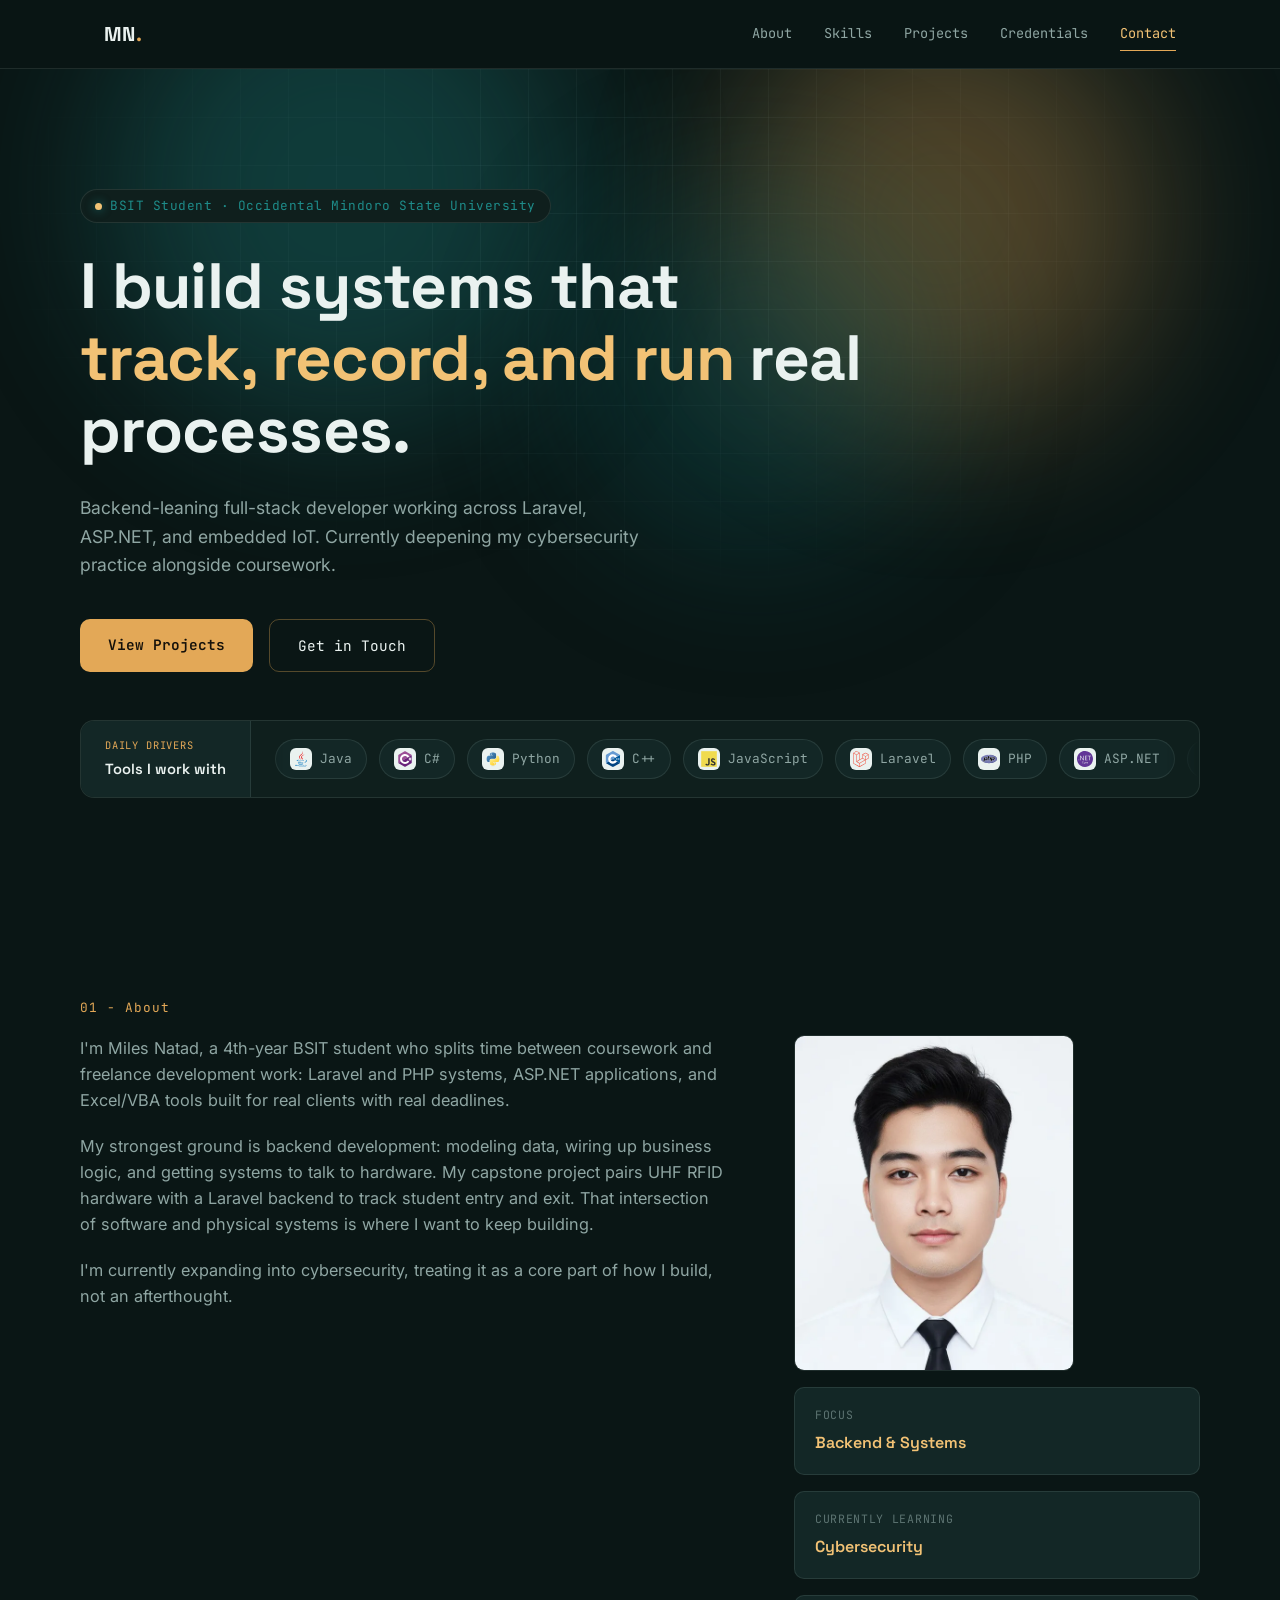
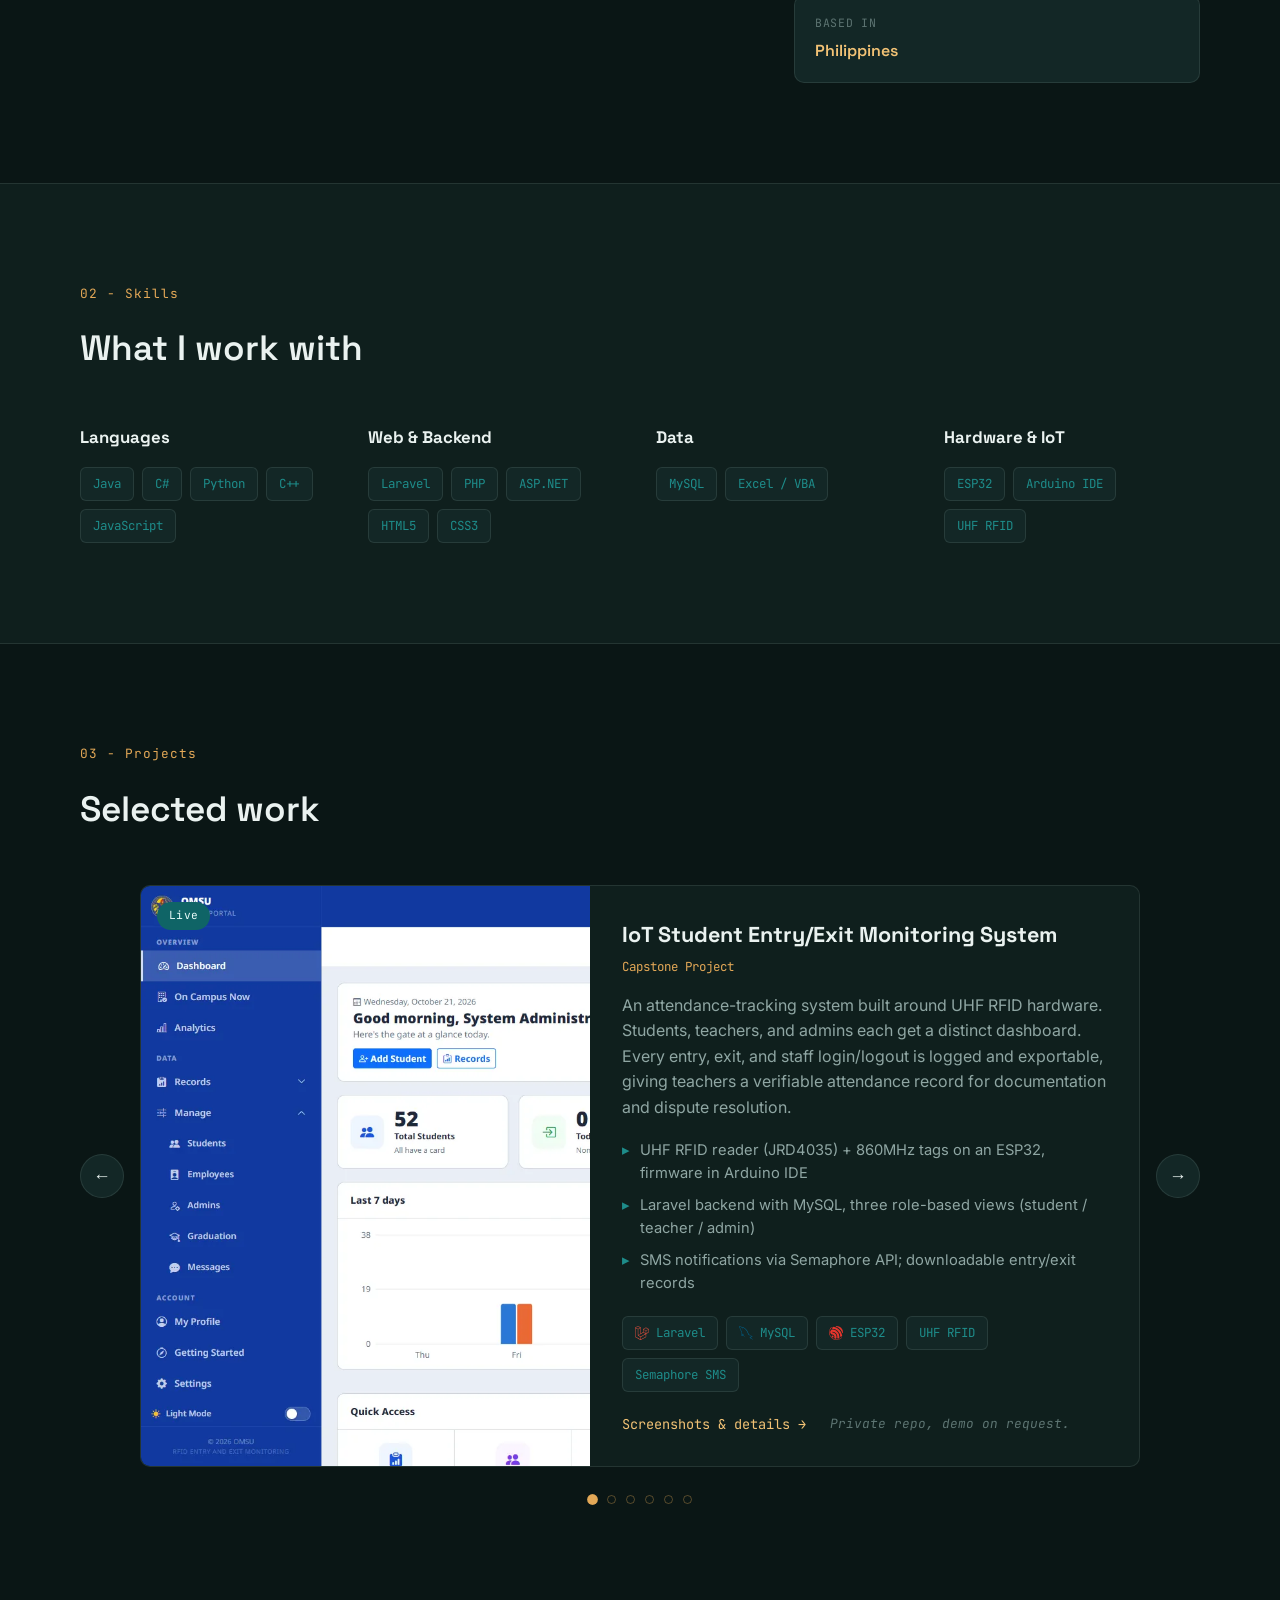
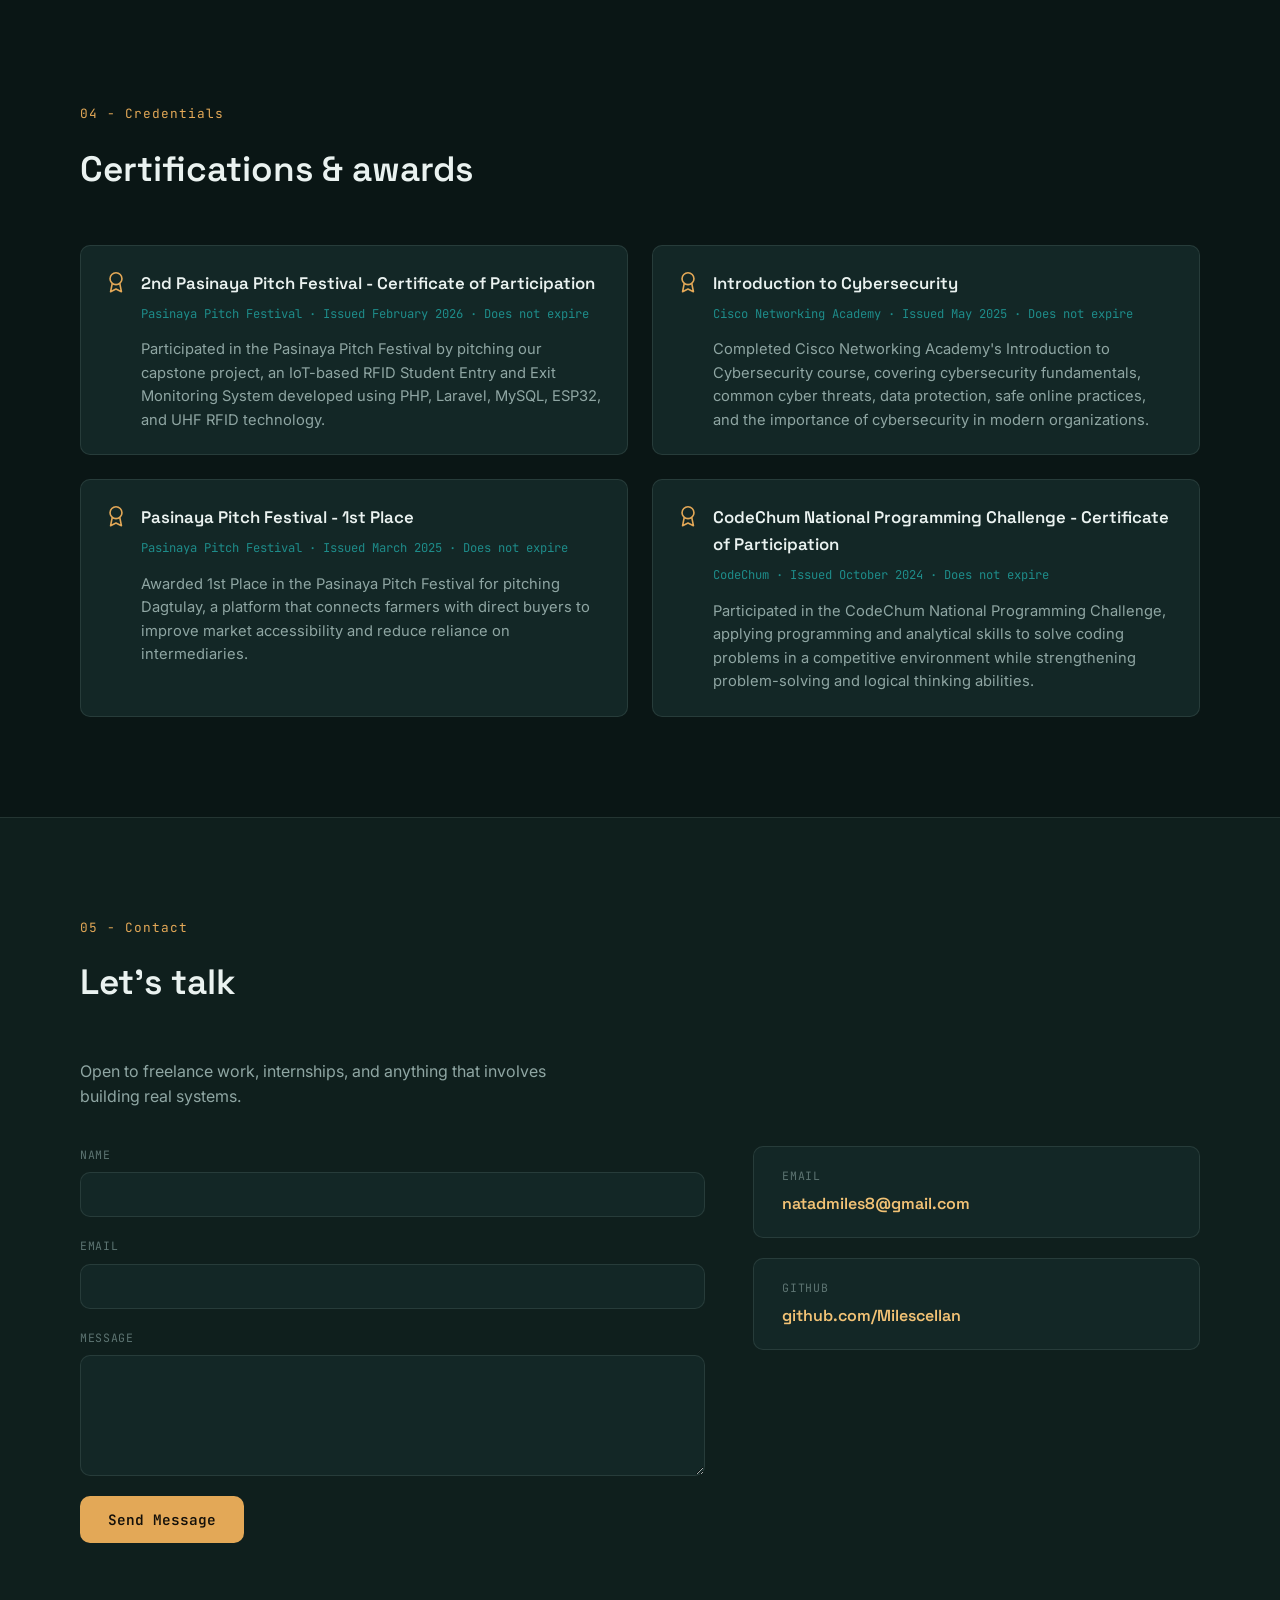
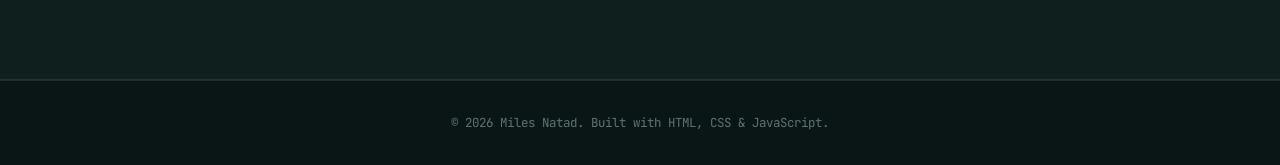
==== commit 250b072c: "feat(projects): add screenshot gallery dialog, portrait, and WebP images" ====
--- a/index.html
+++ b/index.html
@@ -154,6 +154,7 @@
           </p>
         </div>
         <div class="about-meta">
+          <img class="about-photo" src="assets/images/portrait.webp" alt="Miles Natad" width="600" height="720">
           <div class="meta-card">
             <span class="meta-label">Focus</span>
             <span class="meta-value">Backend &amp; Systems</span>
@@ -224,9 +225,9 @@
         <div class="carousel-track" id="carouselTrack">
 
         <!-- Capstone -->
-        <article class="project-card project-slide" data-glow>
+        <article class="project-card project-slide" data-glow data-more="capstone">
           <div class="project-media">
-            <img src="assets/images/capstone-dashboard.png" alt="RFID monitoring admin dashboard with daily entry and exit counts and a 7-day chart" style="object-position: left top">
+            <img src="assets/images/capstone-dashboard.webp" alt="RFID monitoring admin dashboard with daily entry and exit counts and a 7-day chart" style="object-position: left top">
             <span class="status-badge status-live">Live</span>
           </div>
           <div class="project-body">
@@ -247,15 +248,16 @@
               <span><img src="assets/icons/laravel.svg" class="tech-tag-icon" alt="">Laravel</span><span><img src="assets/icons/mysql.svg" class="tech-tag-icon" alt="">MySQL</span><span><img src="assets/icons/espressif.svg" class="tech-tag-icon" alt="">ESP32</span><span>UHF RFID</span><span>Semaphore SMS</span>
             </div>
             <div class="project-links">
-              <span class="link-note">Deployed for OMSC. Private repo, demo on request.</span>
+              <button type="button" class="link-arrow project-more-btn">Screenshots &amp; details &rarr;</button>
+              <span class="link-note">Private repo, demo on request.</span>
             </div>
           </div>
         </article>
 
         <!-- Thrive -->
-        <article class="project-card project-slide" data-glow>
+        <article class="project-card project-slide" data-glow data-more="thrive">
           <div class="project-media">
-            <img src="assets/images/thrive.png" alt="Thrive dashboard showing balance, cash flow chart, and spending by category" loading="lazy" style="object-position: left top">
+            <img src="assets/images/thrive-dashboard.webp" alt="Thrive dashboard showing balance, cash flow chart, and spending by category" style="object-position: left top">
             <span class="status-badge status-live">In Use</span>
           </div>
           <div class="project-body">
@@ -275,6 +277,7 @@
               <span><img src="assets/icons/react.svg" class="tech-tag-icon" alt="">React</span><span><img src="assets/icons/nodejs.svg" class="tech-tag-icon" alt="">Node.js</span><span>Express</span><span><img src="assets/icons/sqlite.svg" class="tech-tag-icon" alt="">SQLite</span>
             </div>
             <div class="project-links">
+              <button type="button" class="link-arrow project-more-btn">Screenshots &amp; details &rarr;</button>
               <a href="https://github.com/Milescellan/budget-tracker" target="_blank" rel="noopener" class="link-arrow">GitHub &rarr;</a>
             </div>
           </div>
@@ -283,7 +286,7 @@
         <!-- Personal Karaoke -->
         <article class="project-card project-slide" data-glow>
           <div class="project-media">
-            <img src="assets/images/karaoke.png" alt="Karaoke room with a connected guest, chat, a playing karaoke video, and synced lyrics" loading="lazy" style="object-position: center top">
+            <img src="assets/images/karaoke.webp" alt="Karaoke room with a connected guest, chat, a playing karaoke video, and synced lyrics" style="object-position: center top">
             <span class="status-badge status-live">Complete</span>
           </div>
           <div class="project-body">
@@ -349,7 +352,7 @@
         <!-- POS -->
         <article class="project-card project-slide" data-glow>
           <div class="project-media">
-            <img src="assets/images/pos.png" alt="G4 Store Excel POS with a sample order, totals, and change computed" loading="lazy" style="object-position: right top">
+            <img src="assets/images/pos.webp" alt="G4 Store Excel POS with a sample order, totals, and change computed" style="object-position: right top">
             <span class="status-badge status-client">Freelance</span>
           </div>
           <div class="project-body">
@@ -367,9 +370,6 @@
             <div class="tag-list tag-list-tech">
               <span><img src="assets/icons/excel.svg" class="tech-tag-icon" alt="">Excel</span><span>VBA</span>
             </div>
-            <div class="project-links">
-              <span class="link-note">Demo video coming soon</span>
-            </div>
           </div>
         </article>
 
@@ -510,6 +510,46 @@
     </div>
   </section>
 
+  <dialog class="project-dialog" id="projectDialog" aria-labelledby="projectDialogTitle">
+    <button type="button" class="dialog-close" id="projectDialogClose" aria-label="Close">&times;</button>
+    <div class="dialog-body" id="projectDialogBody"></div>
+  </dialog>
+
+  <template id="more-capstone">
+    <h3>IoT Student Entry/Exit Monitoring System</h3>
+    <p class="project-role">Capstone Project</p>
+    <div class="dialog-gallery">
+      <figure><img src="assets/images/capstone-landing.webp" alt="Public landing page with a live gate summary" loading="lazy"><figcaption>Public landing page with a live gate summary</figcaption></figure>
+      <figure><img src="assets/images/capstone-dashboard.webp" alt="Admin dashboard" loading="lazy"><figcaption>Admin dashboard: today's entries, exits, and the last 7 days</figcaption></figure>
+      <figure><img src="assets/images/capstone-analytics.webp" alt="Analytics page with date range and export" loading="lazy"><figcaption>Analytics with a date range, busiest hours, and export</figcaption></figure>
+      <figure><img src="assets/images/capstone-teacher.webp" alt="Teacher portal dashboard" loading="lazy"><figcaption>Teacher portal, scoped to their own students</figcaption></figure>
+    </div>
+    <ul class="project-highlights">
+      <li>Gate kiosk shows each entry or exit with the student's photo, and rejects unregistered cards</li>
+      <li>Admins handle unrecognized scans, register replacement cards, and import students in bulk</li>
+      <li>Audit logs for every staff action, plus downloadable employee DTRs and database backups</li>
+      <li>Two-factor authentication and a data privacy notice on first sign-in</li>
+    </ul>
+  </template>
+
+  <template id="more-thrive">
+    <h3>Thrive</h3>
+    <p class="project-role">Personal Project</p>
+    <div class="dialog-gallery">
+      <figure><img src="assets/images/thrive-dashboard.webp" alt="Thrive dashboard" loading="lazy"><figcaption>Dashboard: balance, cash flow, and spending by category</figcaption></figure>
+      <figure><img src="assets/images/thrive-transactions.webp" alt="Transactions list with filters" loading="lazy"><figcaption>Transactions with type, month, category, and search filters</figcaption></figure>
+      <figure><img src="assets/images/thrive-budgets.webp" alt="Monthly budgets with progress bars" loading="lazy"><figcaption>Monthly budgets that warn when a category runs low or goes over</figcaption></figure>
+      <figure><img src="assets/images/thrive-reports.webp" alt="Yearly report with charts" loading="lazy"><figcaption>Year report: month by month and where the money went</figcaption></figure>
+    </div>
+    <ul class="project-highlights">
+      <li>Shared books with equal, single, or custom splits and a settle-up balance</li>
+      <li>Recurring monthly entries that catch up on months the app was closed</li>
+      <li>Wallets and transfers, savings goals, and an admin page for the group</li>
+      <li>Money stored as integer centavos, so totals never drift</li>
+    </ul>
+    <p class="link-note">Screenshots use sample data.</p>
+  </template>
+
 </main>
 
 <footer class="footer">
--- a/style.css
+++ b/style.css
@@ -523,6 +523,16 @@
   gap: 16px;
 }
 
+.about-photo {
+  width: 100%;
+  max-width: 280px;
+  height: auto;
+  aspect-ratio: 5 / 6;
+  object-fit: cover;
+  border-radius: var(--radius);
+  border: 1px solid var(--border);
+}
+
 .meta-card {
   border: 1px solid var(--border);
   border-radius: var(--radius);
@@ -725,6 +735,109 @@
   color: var(--text-muted);
 }
 
+[data-more] .project-media { cursor: zoom-in; }
+
+.project-more-btn {
+  background: none;
+  border: none;
+  padding: 0;
+  cursor: pointer;
+}
+
+.project-dialog {
+  width: min(960px, calc(100% - 32px));
+  max-height: calc(100dvh - 48px);
+  margin: auto; /* the global margin reset removes the browser's centering */
+  padding: 0;
+  border: 1px solid var(--border);
+  border-radius: var(--radius);
+  background: var(--bg-panel);
+  color: var(--text-primary);
+  overflow: auto;
+}
+
+.project-dialog[open] {
+  animation: dialogIn 0.25s cubic-bezier(0.16, 1, 0.3, 1);
+}
+
+@keyframes dialogIn {
+  from { opacity: 0; transform: translateY(12px) scale(0.98); }
+}
+
+.project-dialog::backdrop {
+  background: rgba(5, 12, 11, 0.78);
+  backdrop-filter: blur(4px);
+}
+
+body:has(.project-dialog[open]) { overflow: hidden; }
+
+.dialog-close {
+  position: sticky;
+  top: 12px;
+  float: right;
+  margin: 12px 12px 0 0;
+  width: 36px;
+  height: 36px;
+  border-radius: 50%;
+  border: 1px solid var(--border);
+  background: var(--bg-panel-2);
+  color: var(--text-primary);
+  font-size: 1.4rem;
+  line-height: 1;
+  cursor: pointer;
+  z-index: 1;
+}
+
+.dialog-close:hover {
+  border-color: var(--border-strong);
+  color: var(--amber-bright);
+}
+
+.dialog-body { padding: 32px; }
+
+.dialog-body h3 {
+  font-family: var(--font-display);
+  font-size: 1.5rem;
+  margin-bottom: 4px;
+}
+
+.dialog-gallery {
+  display: grid;
+  grid-template-columns: 1fr 1fr;
+  gap: 20px 16px;
+  margin: 20px 0 24px;
+}
+
+.dialog-gallery figure {
+  margin: 0;
+  scroll-snap-align: start;
+}
+
+.dialog-gallery img {
+  width: 100%;
+  border-radius: 8px;
+  border: 1px solid var(--border);
+}
+
+.dialog-gallery figcaption {
+  margin-top: 8px;
+  font-family: var(--font-mono);
+  font-size: 0.76rem;
+  color: var(--text-muted);
+}
+
+@media (max-width: 640px) {
+  .dialog-body { padding: 24px 20px; }
+  .dialog-gallery {
+    grid-template-columns: none;
+    grid-auto-flow: column;
+    grid-auto-columns: 85%;
+    overflow-x: auto;
+    scroll-snap-type: x mandatory;
+    padding-bottom: 8px;
+  }
+}
+
 .code-dim { color: var(--text-faint); }
 .code-ok { color: var(--teal-400); }
 .code-err { color: var(--amber-bright); }
@@ -965,8 +1078,7 @@
 .form-status-error { color: var(--amber-bright); }
 
 .contact-links {
-  display: flex;
-  flex-wrap: wrap;
+  display: grid;
   gap: 20px;
 }
 
@@ -1043,7 +1155,6 @@
   .project-card { grid-template-columns: 1fr; }
   .project-media { min-height: 180px; }
   .contact-grid { grid-template-columns: 1fr; gap: 36px; }
-  .contact-links { flex-direction: row; }
 }
 
 @media (max-width: 640px) {
@@ -1065,6 +1176,5 @@
 
   .hero { padding: 90px 20px 70px; }
   .section { padding: 70px 20px; }
-  .contact-links { flex-direction: column; }
   .contact-link { min-width: 0; }
 }
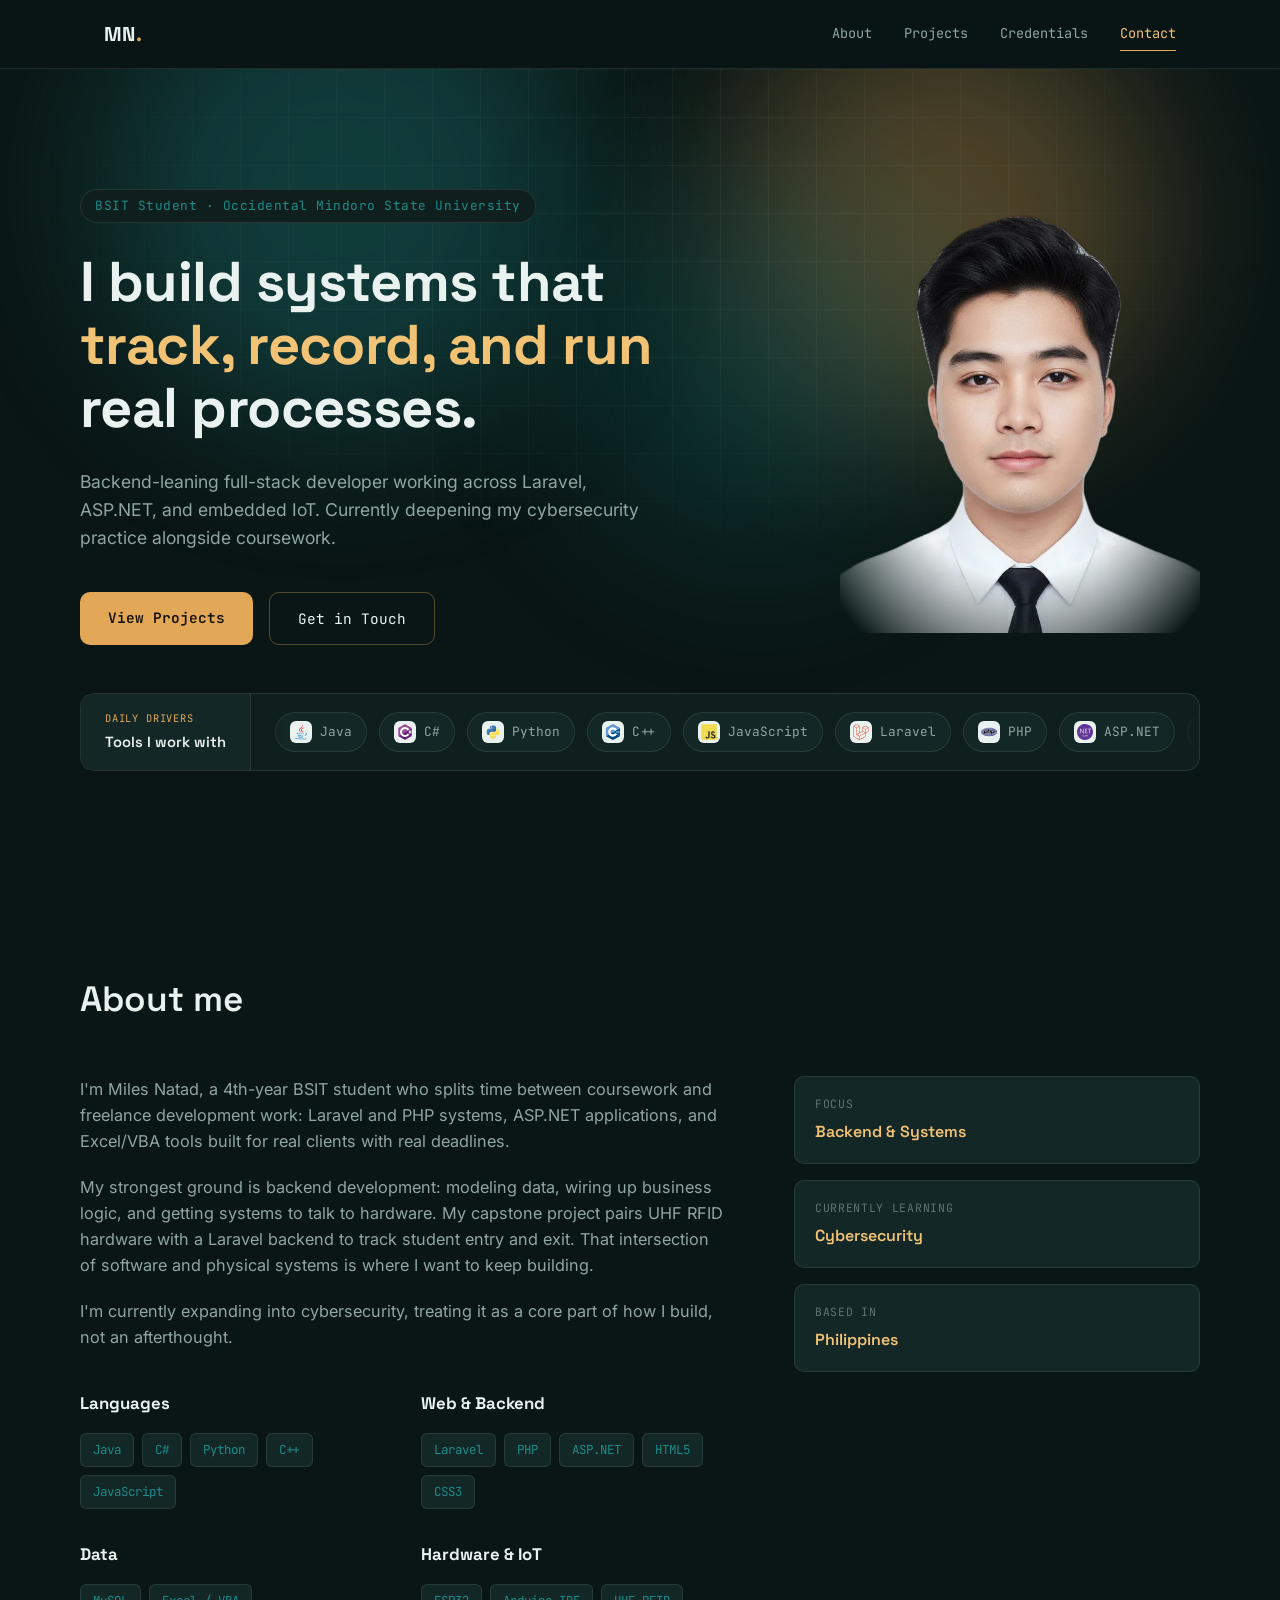
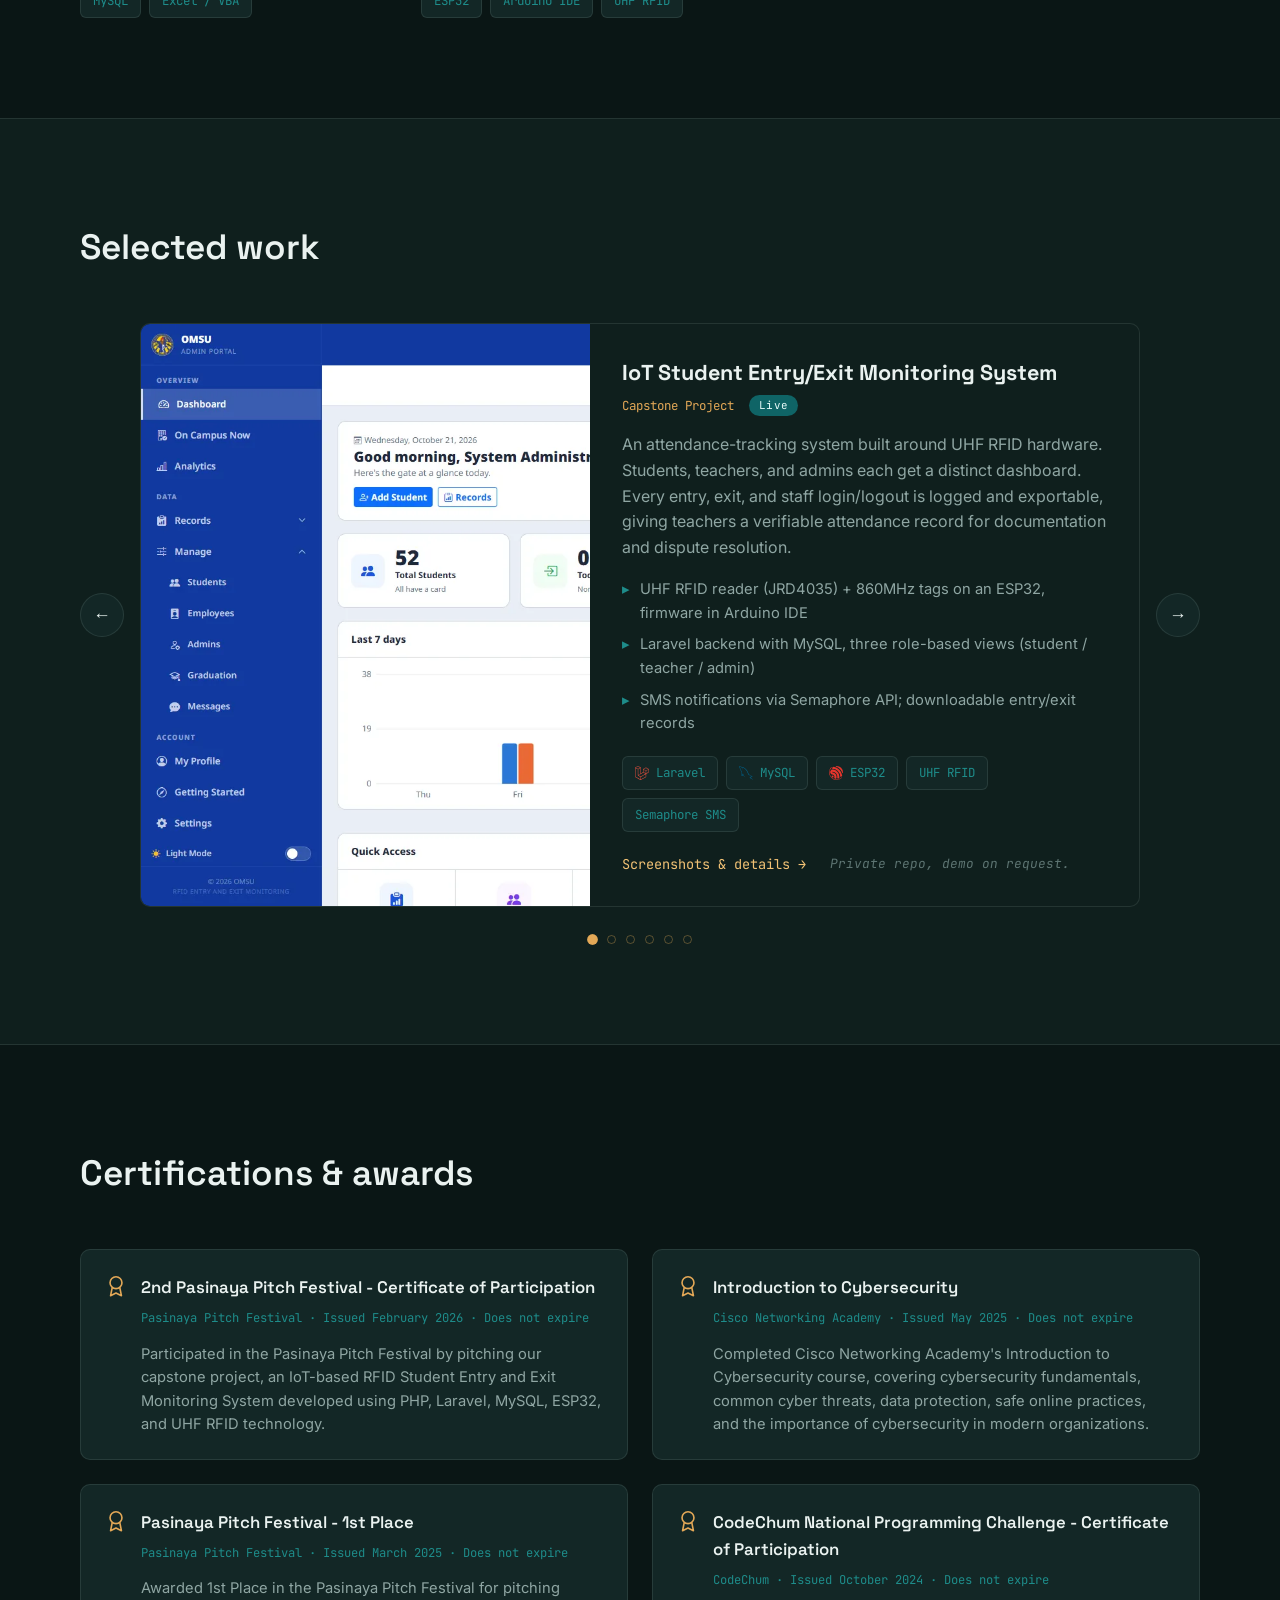
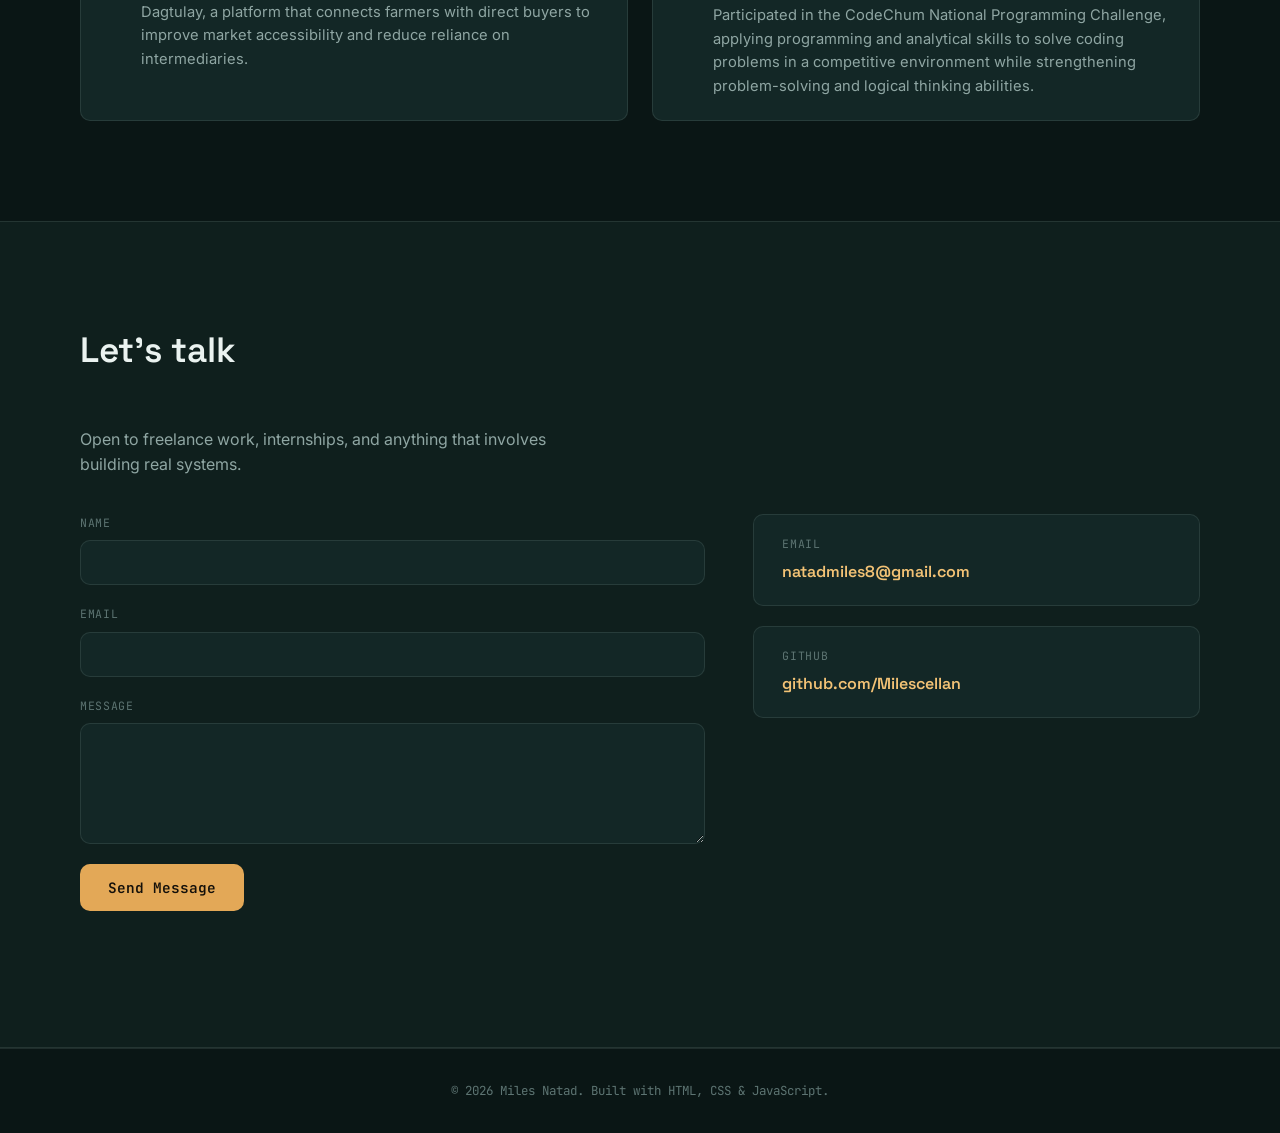
==== commit 81bb01cf: "feat(hero): move cutout portrait to hero and clean up section labels" ====
--- a/index.html
+++ b/index.html
@@ -51,7 +51,6 @@
     <a href="#top" class="nav-brand">MN<span class="nav-brand-dot">.</span></a>
     <nav class="nav-links">
       <a href="#about" data-nav-link="about">About</a>
-      <a href="#skills" data-nav-link="skills">Skills</a>
       <a href="#projects" data-nav-link="projects">Projects</a>
       <a href="#credentials" data-nav-link="credentials">Credentials</a>
       <a href="#contact" data-nav-link="contact">Contact</a>
@@ -73,18 +72,23 @@
       <span class="aurora-blob aurora-3"></span>
     </div>
     <div class="hero-inner">
-      <p class="eyebrow"><span class="pulse-dot"></span> BSIT Student &middot; Occidental Mindoro State University</p>
-      <h1 class="hero-title" data-split>
-        I build systems that<br>
-        <span class="accent">track, record, and run</span> real processes.
-      </h1>
-      <p class="hero-sub">
-        Backend-leaning full-stack developer working across Laravel, ASP.NET, and embedded IoT.
-        Currently deepening my cybersecurity practice alongside coursework.
-      </p>
-      <div class="hero-actions">
-        <a href="#projects" class="btn btn-primary">View Projects</a>
-        <a href="#contact" class="btn btn-ghost">Get in Touch</a>
+      <div class="hero-split">
+        <div class="hero-copy">
+          <p class="eyebrow">BSIT Student &middot; Occidental Mindoro State University</p>
+          <h1 class="hero-title" data-split>
+            I build systems that
+            <span class="accent">track, record, and run</span> real processes.
+          </h1>
+          <p class="hero-sub">
+            Backend-leaning full-stack developer working across Laravel, ASP.NET, and embedded IoT.
+            Currently deepening my cybersecurity practice alongside coursework.
+          </p>
+          <div class="hero-actions">
+            <a href="#projects" class="btn btn-primary">View Projects</a>
+            <a href="#contact" class="btn btn-ghost">Get in Touch</a>
+          </div>
+        </div>
+        <img class="hero-photo" src="assets/images/portrait.webp" alt="Miles Natad" width="600" height="720">
       </div>
 
       <div class="tools-bar">
@@ -134,7 +138,7 @@
   <!-- ABOUT -->
   <section class="section reveal" id="about">
     <div class="section-inner">
-      <p class="section-eyebrow">01 - About</p>
+      <h2 class="section-title">About me</h2>
       <div class="about-grid">
         <div class="about-text">
           <p>
@@ -152,9 +156,35 @@
             I'm currently expanding into cybersecurity, treating it as a core part of how I build,
             not an afterthought.
           </p>
+
+          <div class="skills-grid" id="skills">
+            <div class="skill-group">
+              <h3>Languages</h3>
+              <ul class="tag-list">
+                <li>Java</li><li>C#</li><li>Python</li><li>C++</li><li>JavaScript</li>
+              </ul>
+            </div>
+            <div class="skill-group">
+              <h3>Web &amp; Backend</h3>
+              <ul class="tag-list">
+                <li>Laravel</li><li>PHP</li><li>ASP.NET</li><li>HTML5</li><li>CSS3</li>
+              </ul>
+            </div>
+            <div class="skill-group">
+              <h3>Data</h3>
+              <ul class="tag-list">
+                <li>MySQL</li><li>Excel / VBA</li>
+              </ul>
+            </div>
+            <div class="skill-group">
+              <h3>Hardware &amp; IoT</h3>
+              <ul class="tag-list">
+                <li>ESP32</li><li>Arduino IDE</li><li>UHF RFID</li>
+              </ul>
+            </div>
+          </div>
         </div>
         <div class="about-meta">
-          <img class="about-photo" src="assets/images/portrait.webp" alt="Miles Natad" width="600" height="720">
           <div class="meta-card">
             <span class="meta-label">Focus</span>
             <span class="meta-value">Backend &amp; Systems</span>
@@ -172,50 +202,9 @@
     </div>
   </section>
 
-  <!-- SKILLS -->
-  <section class="section section-alt reveal" id="skills">
+  <!-- PROJECTS -->
+  <section class="section section-alt reveal" id="projects">
     <div class="section-inner">
-      <p class="section-eyebrow">02 - Skills</p>
-      <h2 class="section-title">What I work with</h2>
-
-      <div class="skills-grid">
-
-        <div class="skill-group">
-          <h3>Languages</h3>
-          <ul class="tag-list">
-            <li>Java</li><li>C#</li><li>Python</li><li>C++</li><li>JavaScript</li>
-          </ul>
-        </div>
-
-        <div class="skill-group">
-          <h3>Web &amp; Backend</h3>
-          <ul class="tag-list">
-            <li>Laravel</li><li>PHP</li><li>ASP.NET</li><li>HTML5</li><li>CSS3</li>
-          </ul>
-        </div>
-
-        <div class="skill-group">
-          <h3>Data</h3>
-          <ul class="tag-list">
-            <li>MySQL</li><li>Excel / VBA</li>
-          </ul>
-        </div>
-
-        <div class="skill-group">
-          <h3>Hardware &amp; IoT</h3>
-          <ul class="tag-list">
-            <li>ESP32</li><li>Arduino IDE</li><li>UHF RFID</li>
-          </ul>
-        </div>
-
-      </div>
-    </div>
-  </section>
-
-  <!-- PROJECTS -->
-  <section class="section reveal" id="projects">
-    <div class="section-inner">
-      <p class="section-eyebrow">03 - Projects</p>
       <h2 class="section-title">Selected work</h2>
 
       <div class="project-carousel">
@@ -228,11 +217,10 @@
         <article class="project-card project-slide" data-glow data-more="capstone">
           <div class="project-media">
             <img src="assets/images/capstone-dashboard.webp" alt="RFID monitoring admin dashboard with daily entry and exit counts and a 7-day chart" style="object-position: left top">
-            <span class="status-badge status-live">Live</span>
           </div>
           <div class="project-body">
             <h3>IoT Student Entry/Exit Monitoring System</h3>
-            <p class="project-role">Capstone Project</p>
+            <p class="project-role">Capstone Project <span class="status-badge status-live">Live</span></p>
             <p class="project-desc">
               An attendance-tracking system built around UHF RFID hardware. Students, teachers, and
               admins each get a distinct dashboard. Every entry, exit, and staff login/logout is
@@ -258,11 +246,10 @@
         <article class="project-card project-slide" data-glow data-more="thrive">
           <div class="project-media">
             <img src="assets/images/thrive-dashboard.webp" alt="Thrive dashboard showing balance, cash flow chart, and spending by category" style="object-position: left top">
-            <span class="status-badge status-live">In Use</span>
           </div>
           <div class="project-body">
             <h3>Thrive</h3>
-            <p class="project-role">Personal Project</p>
+            <p class="project-role">Personal Project <span class="status-badge status-live">In Use</span></p>
             <p class="project-desc">
               A self-hosted money tracker for a small group. Budgets, shared books with split
               expenses, recurring transactions, and receipt scanning, with all data in one
@@ -287,11 +274,10 @@
         <article class="project-card project-slide" data-glow>
           <div class="project-media">
             <img src="assets/images/karaoke.webp" alt="Karaoke room with a connected guest, chat, a playing karaoke video, and synced lyrics" style="object-position: center top">
-            <span class="status-badge status-live">Complete</span>
           </div>
           <div class="project-body">
             <h3>Personal Karaoke</h3>
-            <p class="project-role">Personal Project</p>
+            <p class="project-role">Personal Project <span class="status-badge status-live">Complete</span></p>
             <p class="project-desc">
               A real-time karaoke room for up to 6 friends. Everyone watches the same YouTube
               video in sync, follows the same lyrics, and sings together on a live call.
@@ -326,7 +312,6 @@
                  for the selected dates."]
   }
 }</code></pre>
-            <span class="status-badge status-client">Internship</span>
           </div>
           <div class="project-body">
             <h3>Hotel Booking API</h3>
@@ -353,7 +338,6 @@
         <article class="project-card project-slide" data-glow>
           <div class="project-media">
             <img src="assets/images/pos.webp" alt="G4 Store Excel POS with a sample order, totals, and change computed" style="object-position: right top">
-            <span class="status-badge status-client">Freelance</span>
           </div>
           <div class="project-body">
             <h3>Excel POS System</h3>
@@ -398,7 +382,6 @@
   <!-- CREDENTIALS -->
   <section class="section reveal" id="credentials">
     <div class="section-inner">
-      <p class="section-eyebrow">04 - Credentials</p>
       <h2 class="section-title">Certifications &amp; awards</h2>
 
       <div class="credentials-grid">
@@ -474,7 +457,6 @@
   <!-- CONTACT -->
   <section class="section section-alt reveal" id="contact">
     <div class="section-inner">
-      <p class="section-eyebrow">05 - Contact</p>
       <h2 class="section-title">Let's talk</h2>
       <p class="contact-sub">Open to freelance work, internships, and anything that involves building real systems.</p>
 
--- a/style.css
+++ b/style.css
@@ -7,7 +7,6 @@
   --bg-panel-2: #132726;
   --teal-600: #0F6466;
   --teal-400: #1E8C8A;
-  --teal-glow: rgba(30, 140, 138, 0.35);
   --amber: #E3A857;
   --amber-bright: #F2C275;
   --text-primary: #EAF2F0;
@@ -250,6 +249,23 @@
   margin: 0 auto;
 }
 
+.hero-split {
+  display: grid;
+  grid-template-columns: 1.5fr 1fr;
+  align-items: center;
+  gap: 48px;
+}
+
+/* Cutout portrait fades into the page at the bottom, so it sits on the aurora, not in a box. */
+.hero-photo {
+  justify-self: end;
+  width: 100%;
+  max-width: 360px;
+  height: auto;
+  -webkit-mask-image: radial-gradient(ellipse 70% 80% at 50% 38%, #000 62%, transparent 100%);
+          mask-image: radial-gradient(ellipse 70% 80% at 50% 38%, #000 62%, transparent 100%);
+}
+
 .eyebrow {
   display: inline-flex;
   align-items: center;
@@ -265,26 +281,12 @@
   background: var(--bg-panel);
 }
 
-.pulse-dot {
-  width: 7px; height: 7px;
-  border-radius: 50%;
-  background: var(--amber-bright);
-  box-shadow: 0 0 8px 2px var(--teal-glow);
-  animation: pulse 2s ease-in-out infinite;
-}
-
-@keyframes pulse {
-  0%, 100% { opacity: 1; }
-  50% { opacity: 0.4; }
-}
-
 .hero-title {
   font-family: var(--font-display);
   font-weight: 700;
-  font-size: clamp(2.2rem, 5.5vw, 4rem);
+  font-size: clamp(2.2rem, 4.6vw, 3.5rem);
   line-height: 1.12;
   letter-spacing: -0.01em;
-  max-width: 820px;
   margin-bottom: 28px;
 }
 
@@ -487,14 +489,6 @@
   margin: 0 auto;
 }
 
-.section-eyebrow {
-  font-family: var(--font-mono);
-  font-size: 0.8rem;
-  color: var(--amber);
-  letter-spacing: 0.08em;
-  margin-bottom: 16px;
-}
-
 .section-title {
   font-family: var(--font-display);
   font-weight: 600;
@@ -523,14 +517,8 @@
   gap: 16px;
 }
 
-.about-photo {
-  width: 100%;
-  max-width: 280px;
-  height: auto;
-  aspect-ratio: 5 / 6;
-  object-fit: cover;
-  border-radius: var(--radius);
-  border: 1px solid var(--border);
+.about-text .skills-grid {
+  margin-top: 40px;
 }
 
 .meta-card {
@@ -851,19 +839,17 @@
 }
 
 .status-badge {
-  position: absolute;
-  top: 16px;
-  left: 16px;
-  font-family: var(--font-mono);
-  font-size: 0.7rem;
-  padding: 5px 12px;
+  display: inline-block;
+  margin-left: 8px;
+  vertical-align: 1px;
+  font-family: var(--font-mono);
+  font-size: 0.68rem;
+  padding: 2px 10px;
   border-radius: 999px;
   letter-spacing: 0.03em;
 }
 
 .status-live { background: var(--teal-600); color: #E8FBFA; }
-.status-dev { background: var(--amber); color: #14100a; }
-.status-client { background: var(--bg-panel); color: var(--amber-bright); border: 1px solid var(--border-strong); }
 
 .project-body {
   padding: 32px;
@@ -1151,6 +1137,8 @@
    RESPONSIVE
    ============================================ */
 @media (max-width: 860px) {
+  .hero-split { grid-template-columns: 1fr; gap: 24px; }
+  .hero-photo { order: -1; justify-self: start; max-width: 180px; }
   .about-grid { grid-template-columns: 1fr; gap: 40px; }
   .project-card { grid-template-columns: 1fr; }
   .project-media { min-height: 180px; }
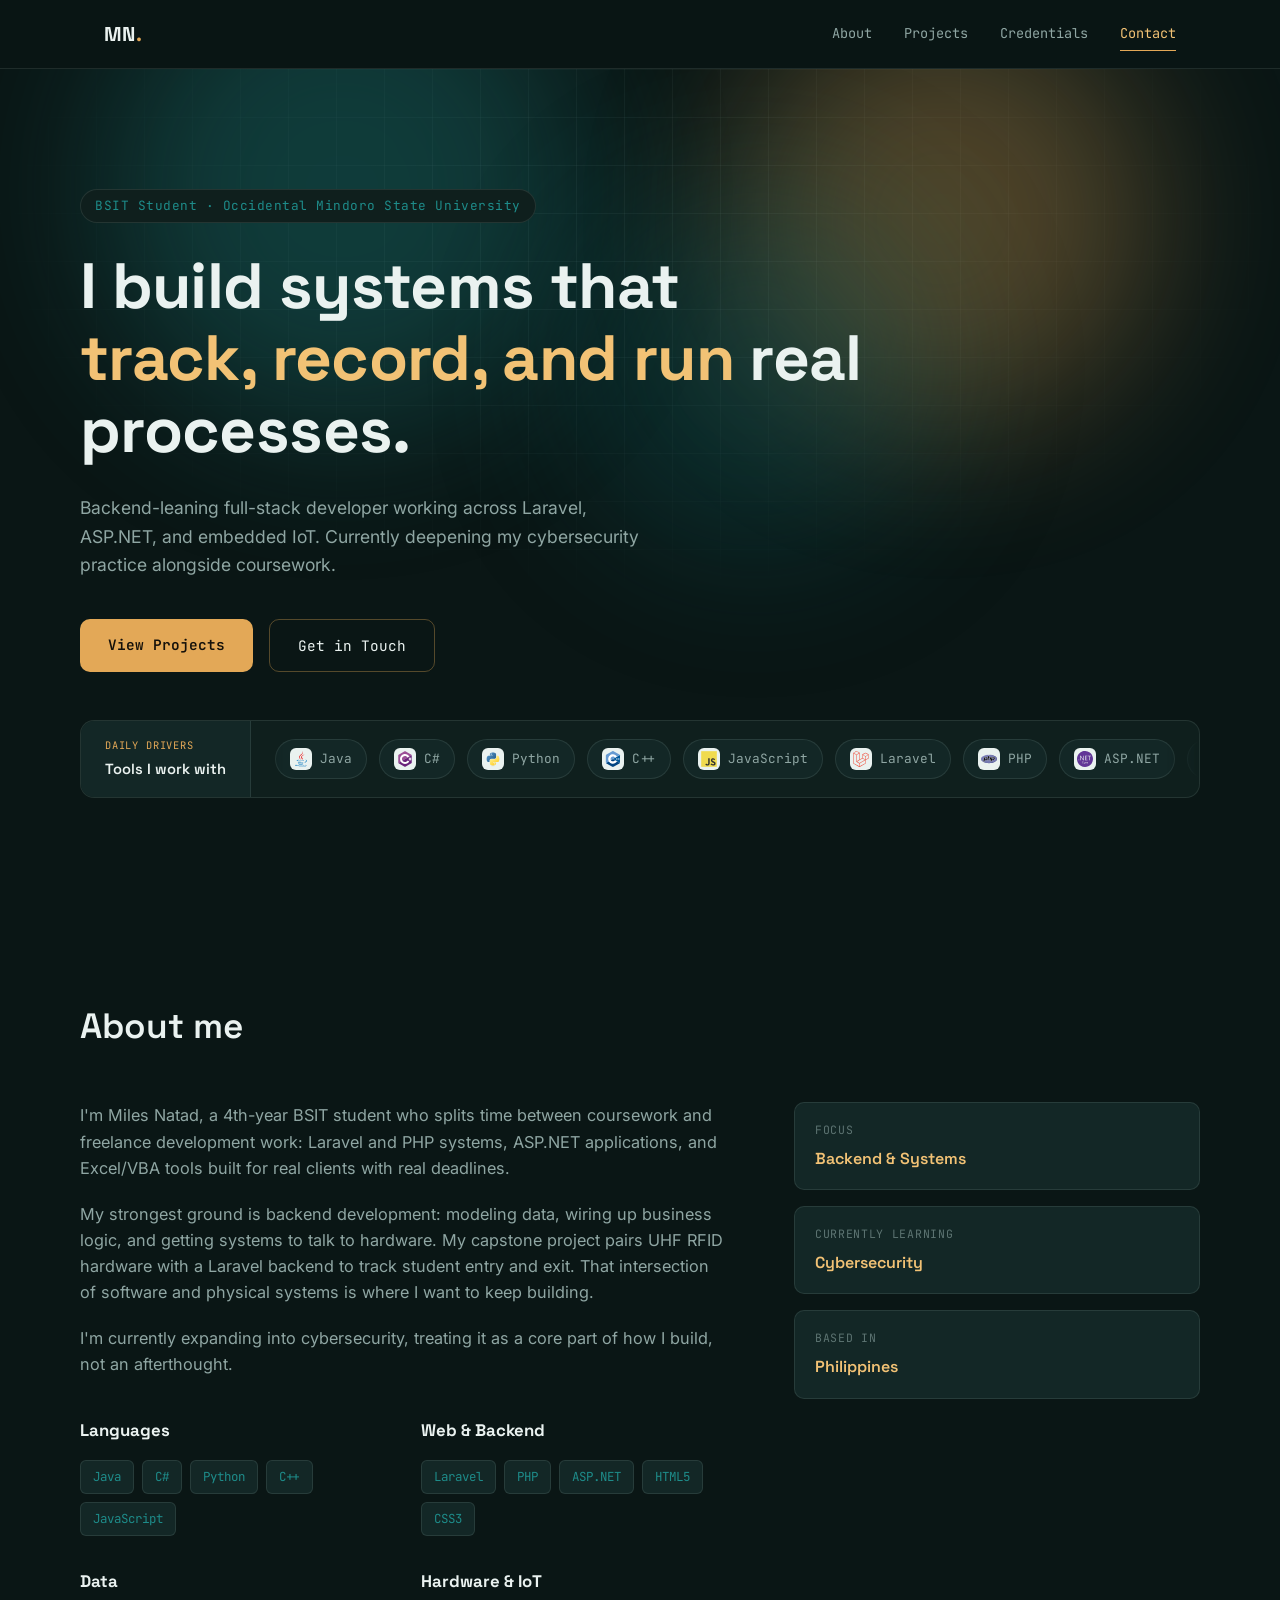
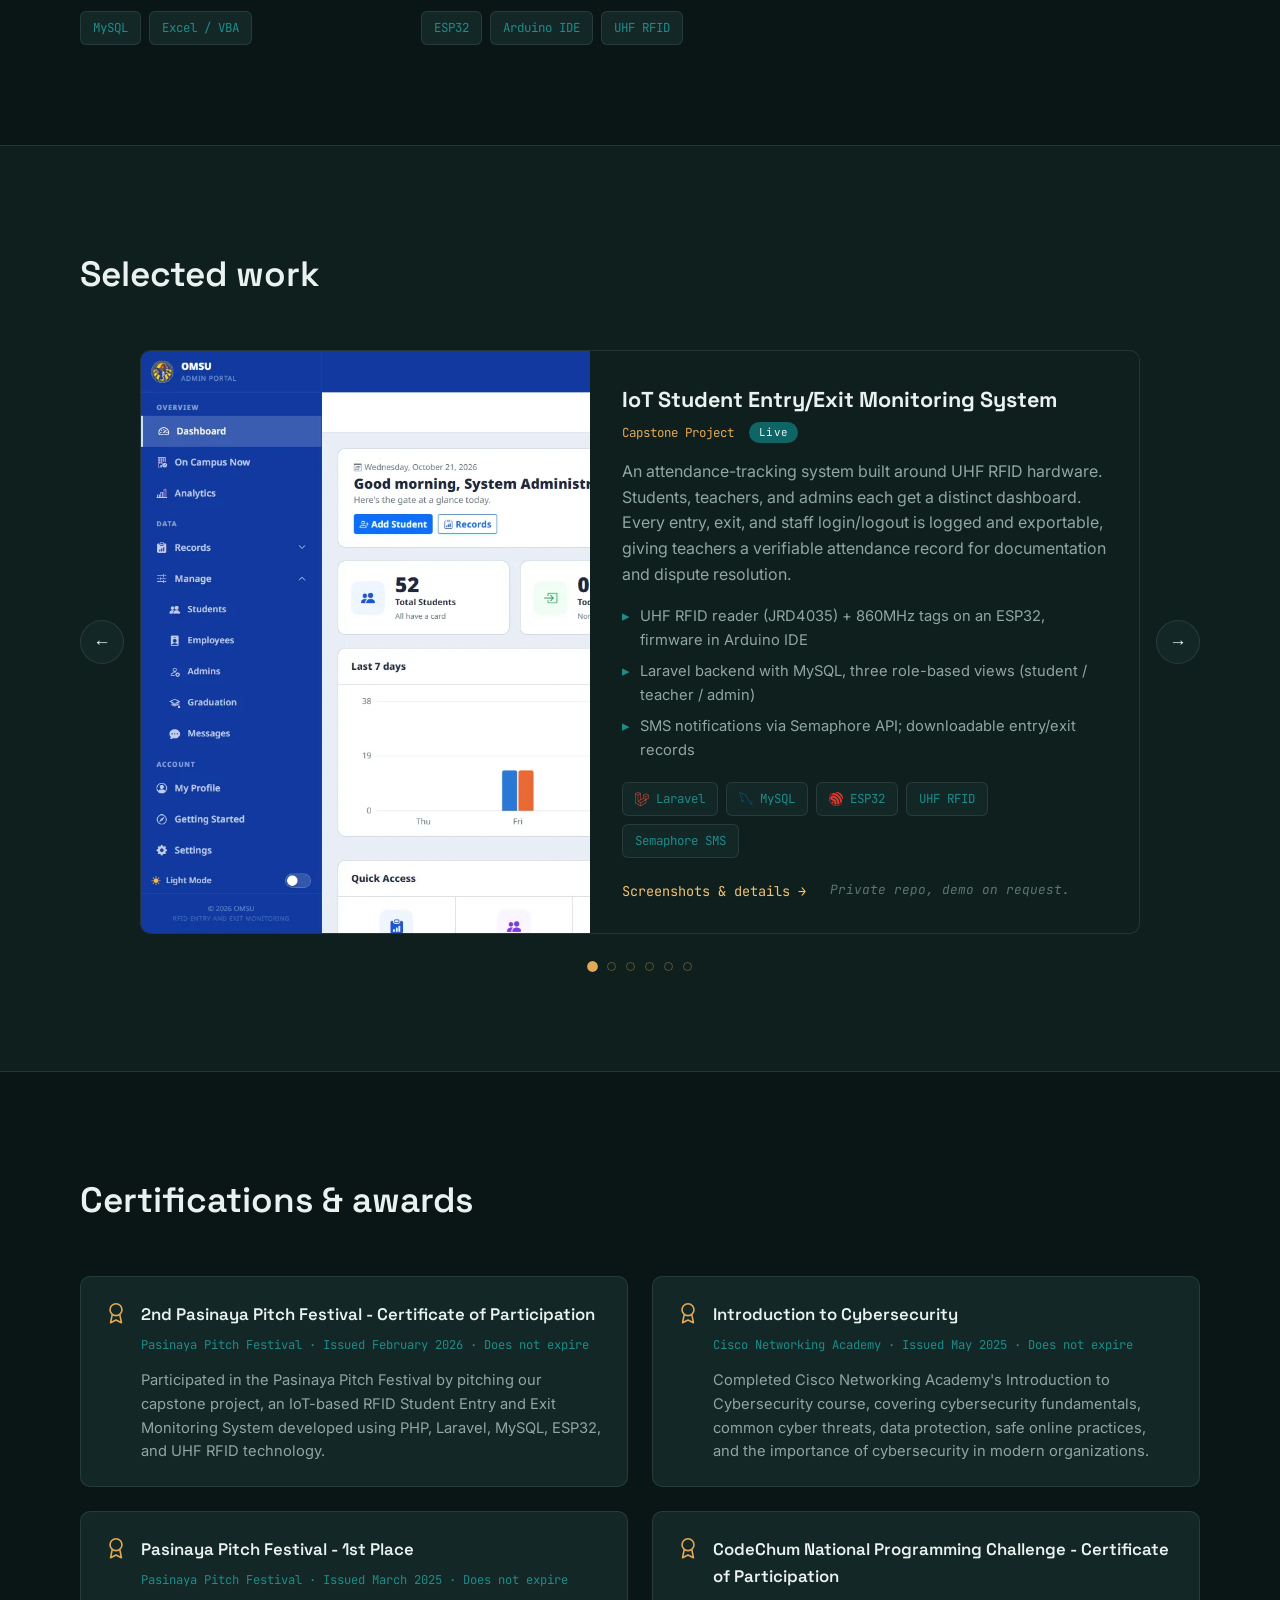
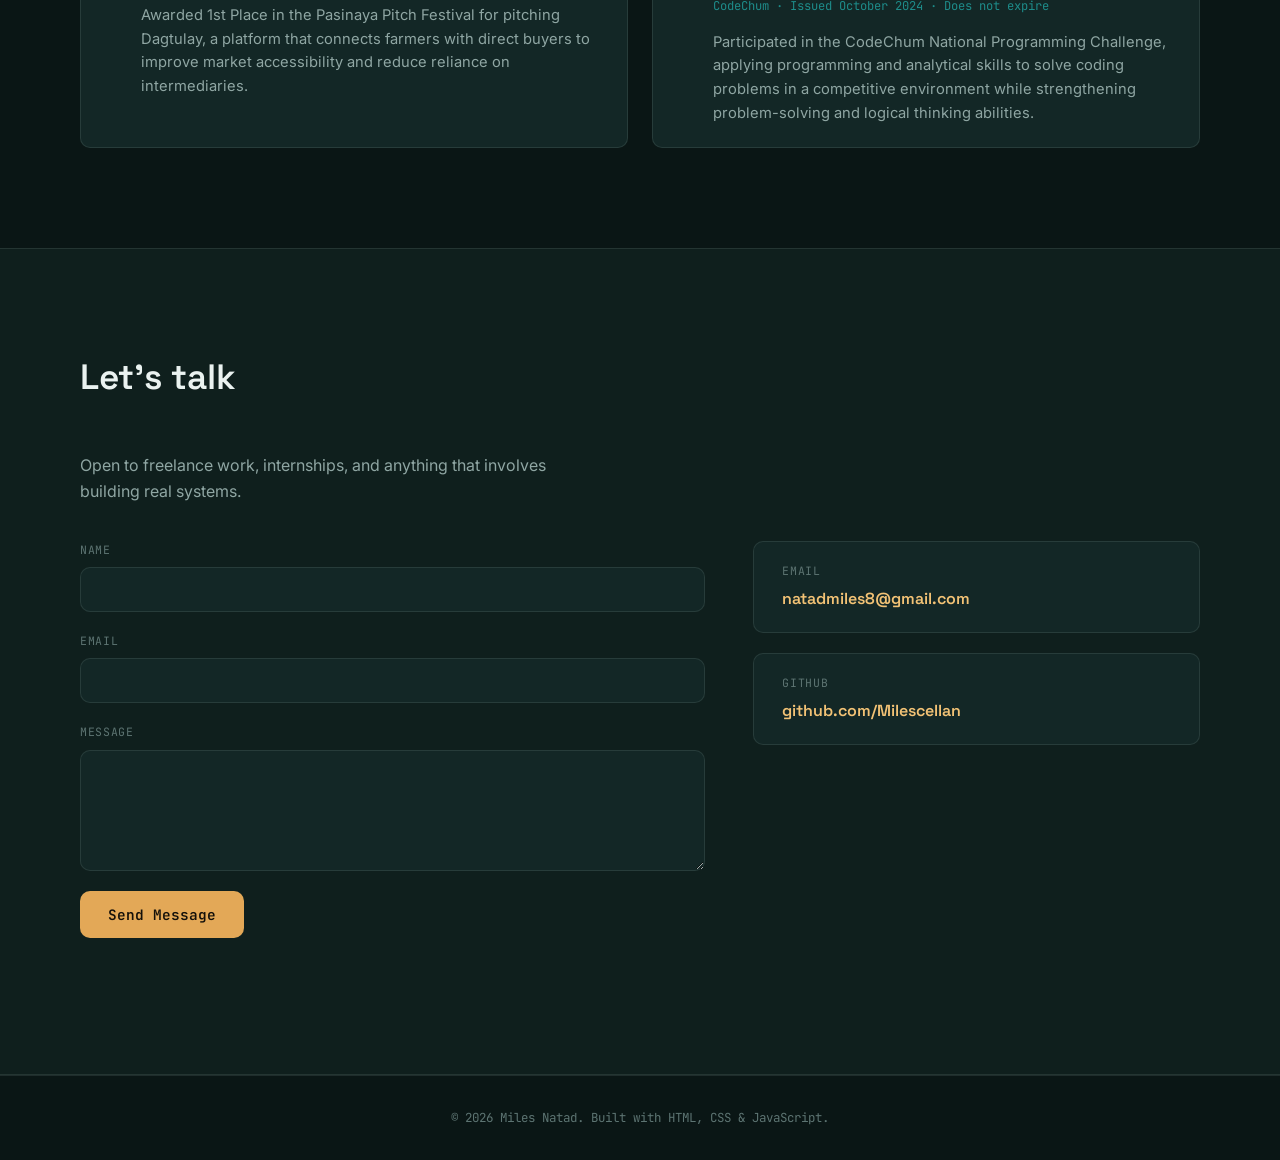
==== commit f92c9080: "fix(gallery): move controls below image, add fullscreen close, remove portrait" ====
--- a/index.html
+++ b/index.html
@@ -72,23 +72,18 @@
       <span class="aurora-blob aurora-3"></span>
     </div>
     <div class="hero-inner">
-      <div class="hero-split">
-        <div class="hero-copy">
-          <p class="eyebrow">BSIT Student &middot; Occidental Mindoro State University</p>
-          <h1 class="hero-title" data-split>
-            I build systems that
-            <span class="accent">track, record, and run</span> real processes.
-          </h1>
-          <p class="hero-sub">
-            Backend-leaning full-stack developer working across Laravel, ASP.NET, and embedded IoT.
-            Currently deepening my cybersecurity practice alongside coursework.
-          </p>
-          <div class="hero-actions">
-            <a href="#projects" class="btn btn-primary">View Projects</a>
-            <a href="#contact" class="btn btn-ghost">Get in Touch</a>
-          </div>
-        </div>
-        <img class="hero-photo" src="assets/images/portrait.webp" alt="Miles Natad" width="600" height="720">
+      <p class="eyebrow">BSIT Student &middot; Occidental Mindoro State University</p>
+      <h1 class="hero-title" data-split>
+        I build systems that<br>
+        <span class="accent">track, record, and run</span> real processes.
+      </h1>
+      <p class="hero-sub">
+        Backend-leaning full-stack developer working across Laravel, ASP.NET, and embedded IoT.
+        Currently deepening my cybersecurity practice alongside coursework.
+      </p>
+      <div class="hero-actions">
+        <a href="#projects" class="btn btn-primary">View Projects</a>
+        <a href="#contact" class="btn btn-ghost">Get in Touch</a>
       </div>
 
       <div class="tools-bar">
@@ -271,7 +266,7 @@
         </article>
 
         <!-- Personal Karaoke -->
-        <article class="project-card project-slide" data-glow>
+        <article class="project-card project-slide" data-glow data-more="karaoke">
           <div class="project-media">
             <img src="assets/images/karaoke.webp" alt="Karaoke room with a connected guest, chat, a playing karaoke video, and synced lyrics" style="object-position: center top">
           </div>
@@ -291,13 +286,14 @@
               <span><img src="assets/icons/react.svg" class="tech-tag-icon" alt="">React</span><span><img src="assets/icons/nodejs.svg" class="tech-tag-icon" alt="">Node.js</span><span>Socket.IO</span><span>WebRTC</span>
             </div>
             <div class="project-links">
+              <button type="button" class="link-arrow project-more-btn">Screenshots &amp; details &rarr;</button>
               <a href="https://github.com/Milescellan/personal-karaoke" target="_blank" rel="noopener" class="link-arrow">GitHub &rarr;</a>
             </div>
           </div>
         </article>
 
         <!-- Hotel Booking API -->
-        <article class="project-card project-slide" data-glow>
+        <article class="project-card project-slide" data-glow data-more="hotel">
           <div class="project-media project-media-code">
             <pre class="project-code" aria-label="Real API response: a second booking for overlapping dates is rejected"><code><span class="code-dim">POST /api/bookings</span>
 room 204, Dec 20 to 23
@@ -329,13 +325,14 @@
               <span><img src="assets/icons/laravel.svg" class="tech-tag-icon" alt="">Laravel</span><span><img src="assets/icons/php.svg" class="tech-tag-icon" alt="">PHP</span><span><img src="assets/icons/sqlite.svg" class="tech-tag-icon" alt="">SQLite</span>
             </div>
             <div class="project-links">
+              <button type="button" class="link-arrow project-more-btn">Example &amp; details &rarr;</button>
               <a href="https://github.com/Milescellan/hotel-booking-api" target="_blank" rel="noopener" class="link-arrow">GitHub &rarr;</a>
             </div>
           </div>
         </article>
 
         <!-- POS -->
-        <article class="project-card project-slide" data-glow>
+        <article class="project-card project-slide" data-glow data-more="pos">
           <div class="project-media">
             <img src="assets/images/pos.webp" alt="G4 Store Excel POS with a sample order, totals, and change computed" style="object-position: right top">
           </div>
@@ -354,6 +351,9 @@
             <div class="tag-list tag-list-tech">
               <span><img src="assets/icons/excel.svg" class="tech-tag-icon" alt="">Excel</span><span>VBA</span>
             </div>
+            <div class="project-links">
+              <button type="button" class="link-arrow project-more-btn">Screenshots &amp; details &rarr;</button>
+            </div>
           </div>
         </article>
 
@@ -532,6 +532,64 @@
     <p class="link-note">Screenshots use sample data.</p>
   </template>
 
+  <template id="more-karaoke">
+    <h3>Personal Karaoke</h3>
+    <p class="project-role">Personal Project</p>
+    <div class="dialog-gallery">
+      <figure><img src="assets/images/karaoke.webp" alt="Karaoke room with a live call, chat, video, and synced lyrics" loading="lazy"><figcaption>A room mid-song: live call, chat, the karaoke video, and synced lyrics</figcaption></figure>
+      <figure><img src="assets/images/karaoke-home.webp" alt="Start screen to create or join a room" loading="lazy"><figcaption>Create a room or join one with a 6-character code</figcaption></figure>
+    </div>
+    <ul class="project-highlights">
+      <li>The server holds the playback state; clients only seek when they drift more than 3 seconds</li>
+      <li>Mesh WebRTC call for up to 6 people, with a public TURN fallback for strict networks</li>
+      <li>Song search through the YouTube Data API, lyrics from LRCLIB, and in-browser recording</li>
+      <li>Hosts can lock a room; known members can still rejoin</li>
+    </ul>
+  </template>
+
+  <template id="more-hotel">
+    <h3>Hotel Booking API</h3>
+    <p class="project-role">CertiCode Internship</p>
+    <div class="dialog-gallery">
+      <figure>
+        <pre class="project-code dialog-code"><code><span class="code-dim">POST /api/bookings</span>
+{ "room_id": 1, "guest_name": "Andrea Villanueva", "guest_email": "...",
+  "check_in": "2026-12-20", "check_out": "2026-12-23" }
+
+<span class="code-ok">201 Created</span>
+{ "nights": 3, "total_price": "10500.00", "status": "pending" }
+
+<span class="code-dim">POST /api/bookings</span>
+{ "room_id": 1, "guest_name": "...", "check_in": "2026-12-22", "check_out": "2026-12-24" }
+
+<span class="code-err">422 Unprocessable Content</span>
+{ "errors": { "room_id": ["This room is already booked for the selected dates."] } }</code></pre>
+        <figcaption>Real responses: the second booking overlaps the first, so it's rejected</figcaption>
+      </figure>
+    </div>
+    <ul class="project-highlights">
+      <li>Full CRUD for rooms and bookings, with filters for status, room, guest, and dates</li>
+      <li>Availability search for a date range, by room type and minimum capacity</li>
+      <li>The server computes nights and total price; clients never send a price</li>
+      <li>Cancelling keeps the booking as history and frees the dates</li>
+    </ul>
+  </template>
+
+  <template id="more-pos">
+    <h3>Excel POS System</h3>
+    <p class="project-role">Freelance Client Work</p>
+    <div class="dialog-gallery">
+      <figure><img src="assets/images/pos.webp" alt="POS screen with a sample order" loading="lazy"><figcaption>Order screen: add items, then totals and change compute automatically</figcaption></figure>
+      <figure><img src="assets/images/pos-products.webp" alt="Product price list sheet" loading="lazy"><figcaption>The product list the order screen looks prices up from</figcaption></figure>
+    </div>
+    <ul class="project-highlights">
+      <li>Unit prices fill in from the product list as soon as an item is picked</li>
+      <li>Buttons for add item, remove last, new transaction, print receipt, and save as PDF</li>
+      <li>Numbered receipts with date and time</li>
+    </ul>
+    <p class="link-note">Screenshot shows a sample order.</p>
+  </template>
+
 </main>
 
 <footer class="footer">
--- a/style.css
+++ b/style.css
@@ -249,23 +249,6 @@
   margin: 0 auto;
 }
 
-.hero-split {
-  display: grid;
-  grid-template-columns: 1.5fr 1fr;
-  align-items: center;
-  gap: 48px;
-}
-
-/* Cutout portrait fades into the page at the bottom, so it sits on the aurora, not in a box. */
-.hero-photo {
-  justify-self: end;
-  width: 100%;
-  max-width: 360px;
-  height: auto;
-  -webkit-mask-image: radial-gradient(ellipse 70% 80% at 50% 38%, #000 62%, transparent 100%);
-          mask-image: radial-gradient(ellipse 70% 80% at 50% 38%, #000 62%, transparent 100%);
-}
-
 .eyebrow {
   display: inline-flex;
   align-items: center;
@@ -284,9 +267,10 @@
 .hero-title {
   font-family: var(--font-display);
   font-weight: 700;
-  font-size: clamp(2.2rem, 4.6vw, 3.5rem);
+  font-size: clamp(2.2rem, 5.5vw, 4rem);
   line-height: 1.12;
   letter-spacing: -0.01em;
+  max-width: 820px;
   margin-bottom: 28px;
 }
 
@@ -790,40 +774,133 @@
 }
 
 .dialog-gallery {
-  display: grid;
-  grid-template-columns: 1fr 1fr;
-  gap: 20px 16px;
-  margin: 20px 0 24px;
+  position: relative;
+  /* Width capped so the 16:10 image stays under ~52% of the screen height. */
+  max-width: min(100%, calc(52dvh * 1.6));
+  margin: 20px auto 24px;
 }
 
 .dialog-gallery figure {
+  position: relative;
   margin: 0;
-  scroll-snap-align: start;
-}
-
+}
+
+/* Fixed 16:10 stage so tall and wide shots don't make the dialog jump. */
 .dialog-gallery img {
+  display: block;
   width: 100%;
+  aspect-ratio: 16 / 10;
+  object-fit: contain;
+  background: var(--bg-deep);
   border-radius: 8px;
   border: 1px solid var(--border);
+  cursor: zoom-in;
+}
+
+.dialog-gallery figure:fullscreen {
+  display: flex;
+  flex-direction: column;
+  align-items: center;
+  justify-content: center;
+  padding: 24px;
+  background: var(--bg-deep);
+}
+
+.dialog-gallery figure:fullscreen img {
+  width: auto;
+  max-width: 100%;
+  max-height: calc(100vh - 96px);
+  aspect-ratio: auto;
+  cursor: zoom-out;
+}
+
+.gallery-exit { display: none; }
+
+.dialog-gallery figure:fullscreen .gallery-exit {
+  display: block;
+  position: absolute;
+  top: 20px;
+  right: 20px;
+  width: 44px;
+  height: 44px;
+  border-radius: 50%;
+  border: 1px solid var(--border);
+  background: var(--bg-panel-2);
+  color: var(--text-primary);
+  font-size: 1.5rem;
+  line-height: 1;
+  cursor: pointer;
+}
+
+.dialog-code {
+  margin: 0;
+  padding: 24px;
+  background: var(--bg-deep);
+  border: 1px solid var(--border);
+  border-radius: 8px;
+  white-space: pre-wrap;
 }
 
 .dialog-gallery figcaption {
-  margin-top: 8px;
+  margin-top: 10px;
   font-family: var(--font-mono);
   font-size: 0.76rem;
   color: var(--text-muted);
 }
 
+.gallery-controls {
+  position: relative;
+  display: flex;
+  align-items: center;
+  justify-content: center;
+  gap: 16px;
+  min-height: 36px;
+  margin: -8px auto 24px;
+  max-width: min(100%, calc(52dvh * 1.6));
+}
+
+.gallery-dots {
+  display: flex;
+  gap: 10px;
+}
+
+.gallery-arrow,
+.gallery-expand {
+  border: 1px solid var(--border);
+  background: var(--bg-panel-2);
+  color: var(--text-primary);
+  cursor: pointer;
+  transition: border-color 0.2s ease, color 0.2s ease;
+}
+
+.gallery-arrow {
+  width: 36px;
+  height: 36px;
+  border-radius: 50%;
+  font-size: 1rem;
+}
+
+.gallery-expand {
+  position: absolute;
+  right: 0;
+  padding: 6px 14px;
+  border-radius: 999px;
+  font-family: var(--font-mono);
+  font-size: 0.74rem;
+  color: var(--text-muted);
+}
+
+.gallery-arrow:hover,
+.gallery-expand:hover,
+.gallery-exit:hover {
+  border-color: var(--border-strong);
+  color: var(--amber-bright);
+}
+
 @media (max-width: 640px) {
   .dialog-body { padding: 24px 20px; }
-  .dialog-gallery {
-    grid-template-columns: none;
-    grid-auto-flow: column;
-    grid-auto-columns: 85%;
-    overflow-x: auto;
-    scroll-snap-type: x mandatory;
-    padding-bottom: 8px;
-  }
+  .gallery-controls { flex-wrap: wrap; }
+  .gallery-expand { position: static; }
 }
 
 .code-dim { color: var(--text-faint); }
@@ -1137,8 +1214,6 @@
    RESPONSIVE
    ============================================ */
 @media (max-width: 860px) {
-  .hero-split { grid-template-columns: 1fr; gap: 24px; }
-  .hero-photo { order: -1; justify-self: start; max-width: 180px; }
   .about-grid { grid-template-columns: 1fr; gap: 40px; }
   .project-card { grid-template-columns: 1fr; }
   .project-media { min-height: 180px; }
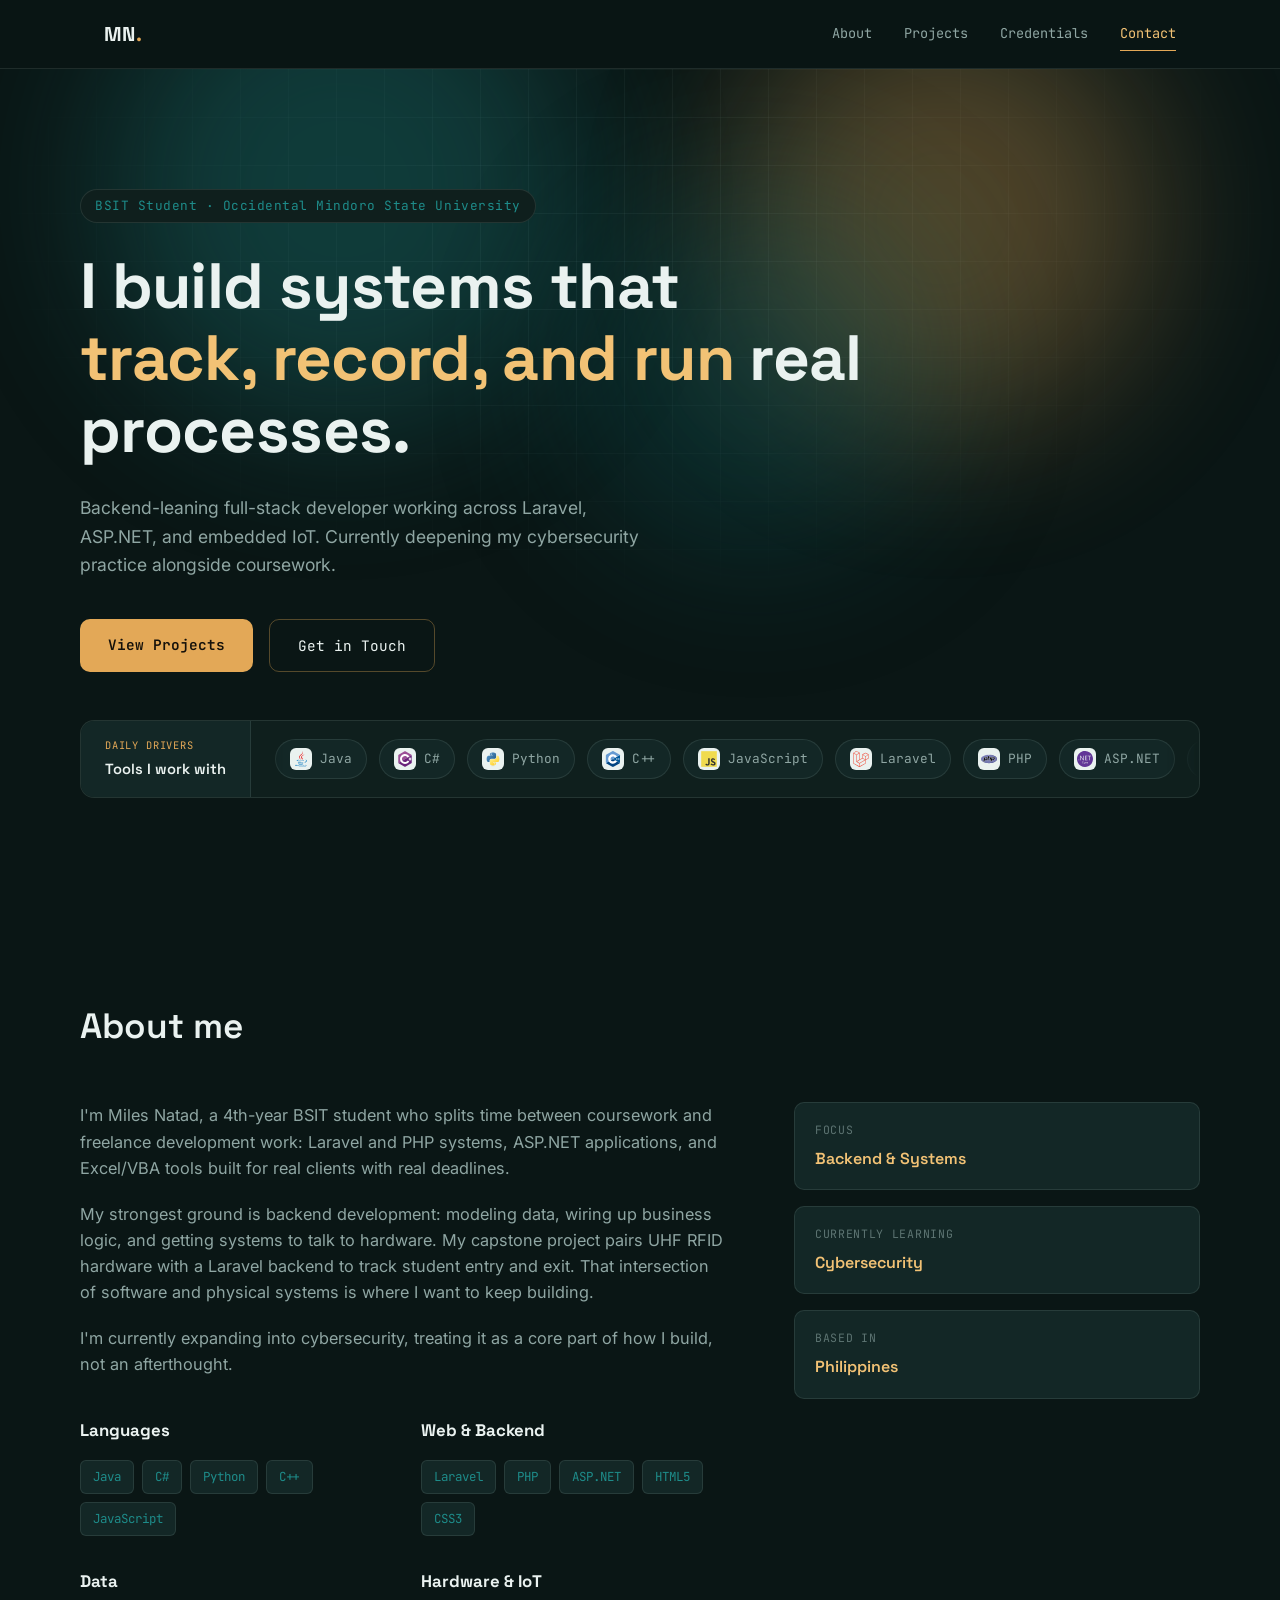
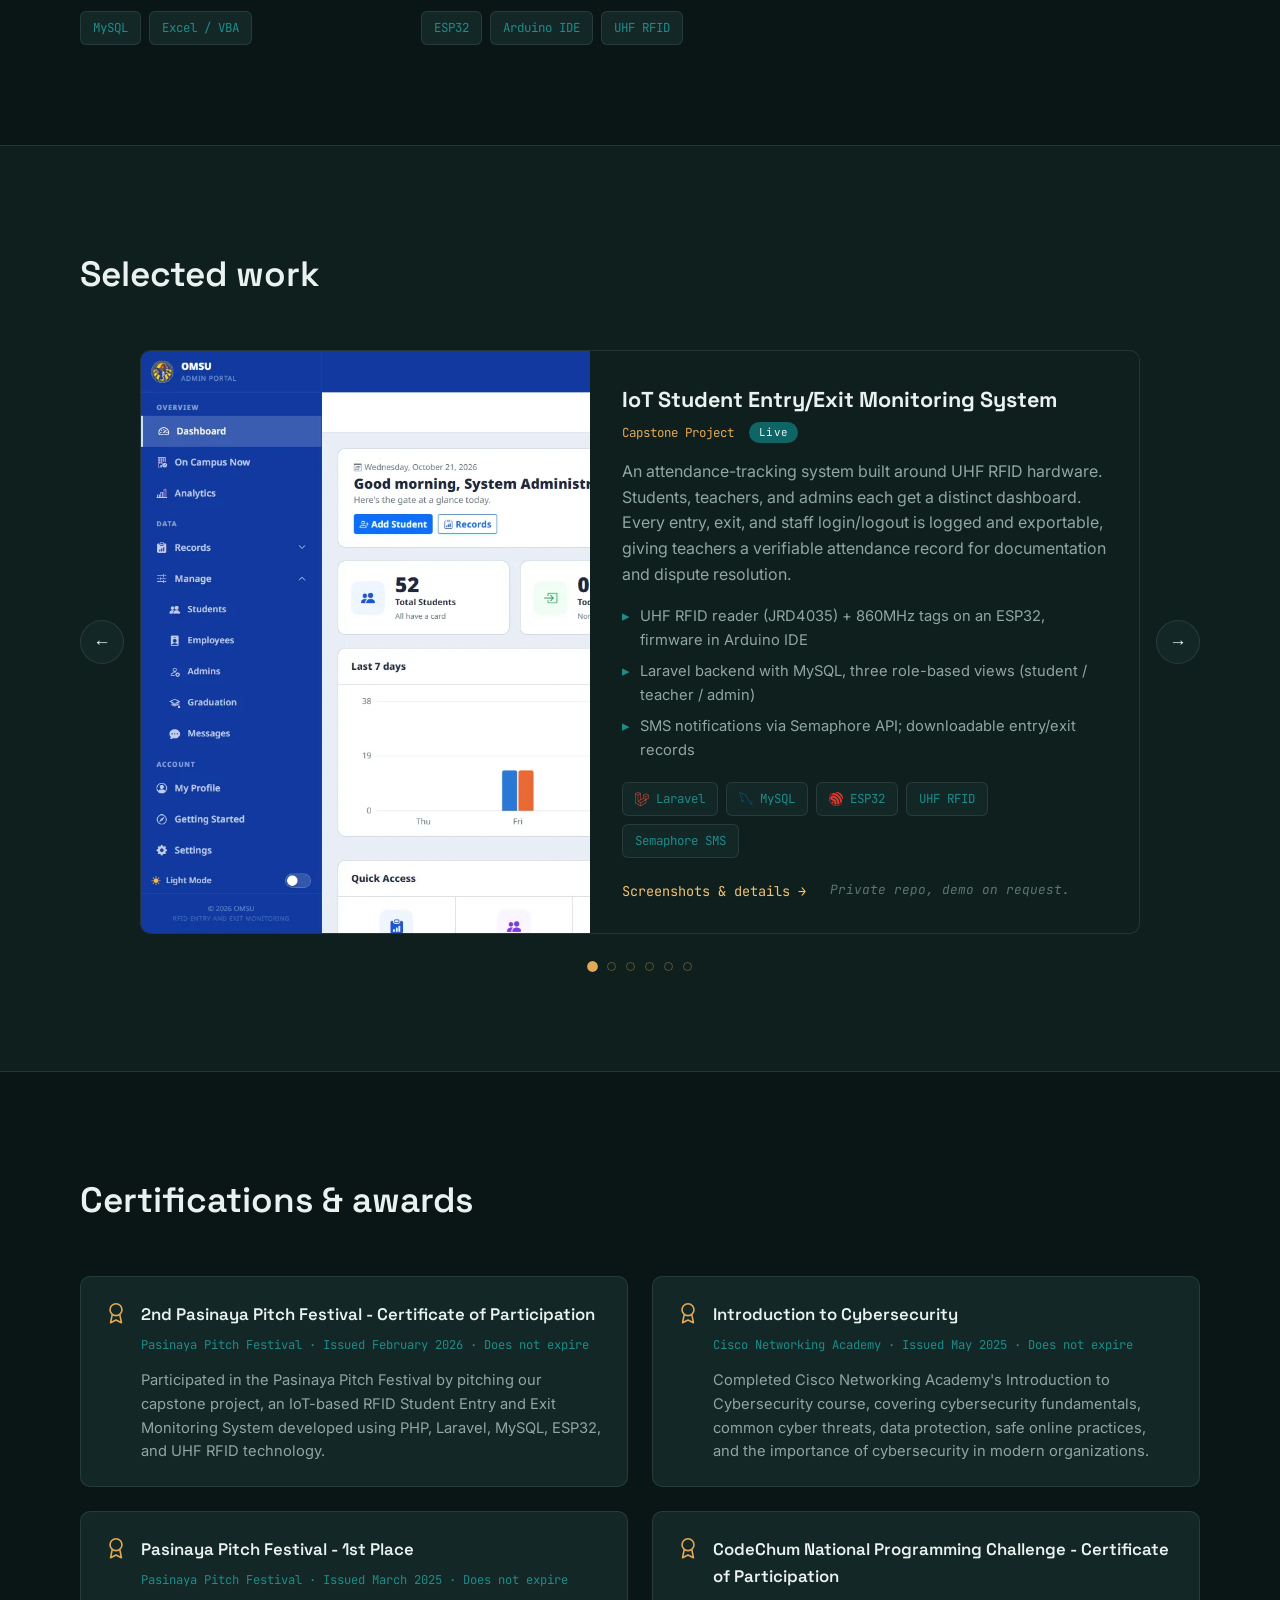
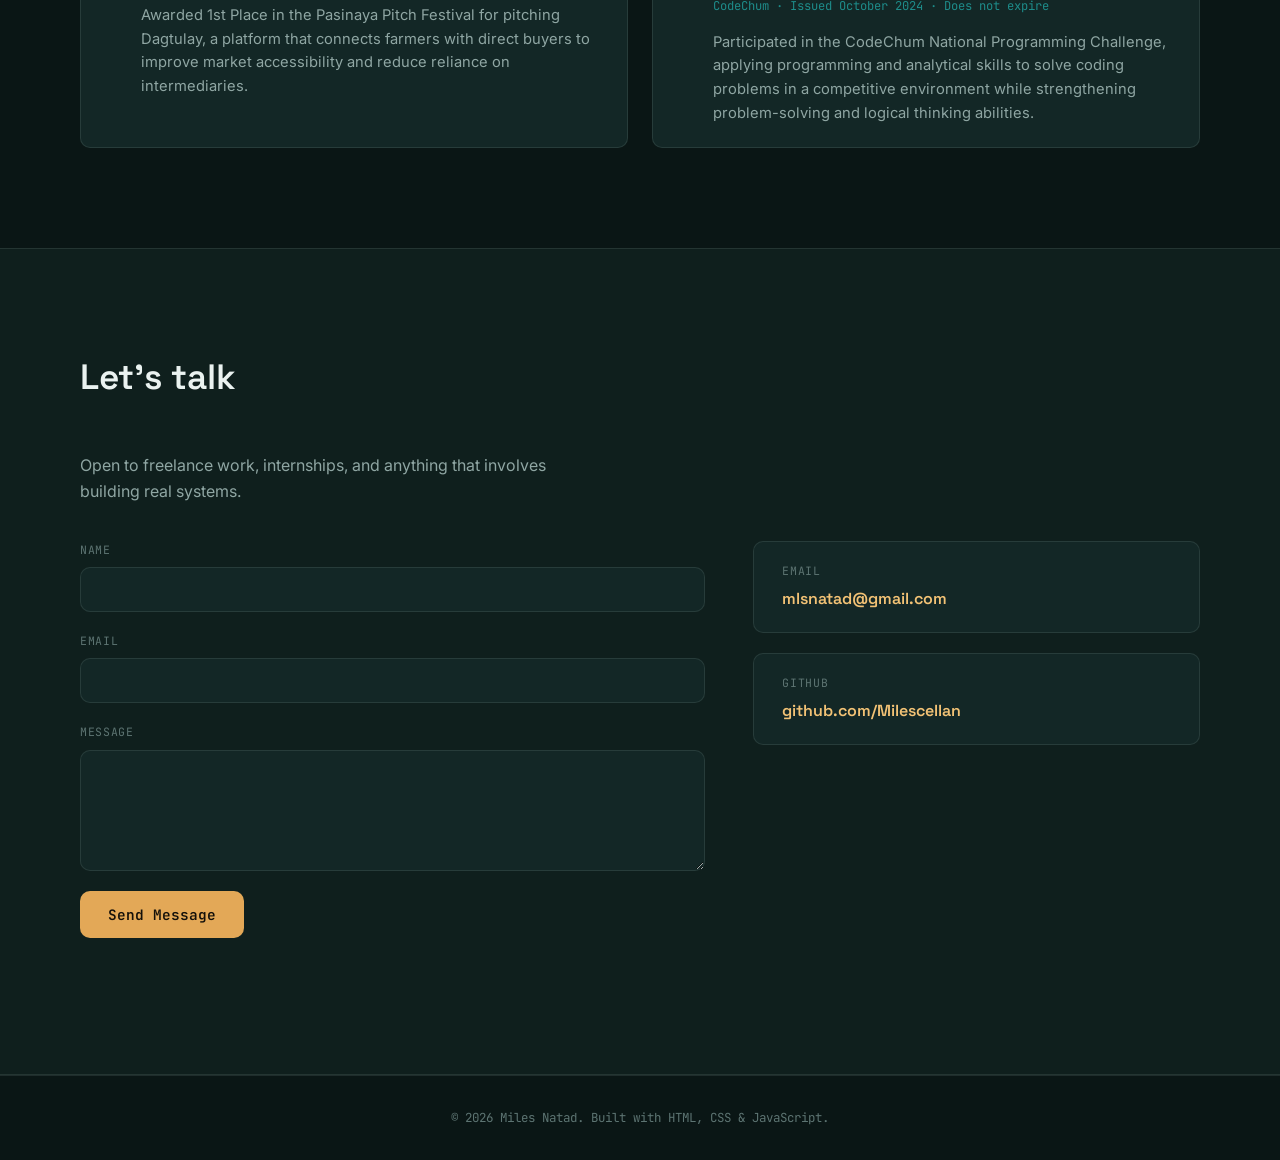
==== commit 653d2950: "fix(contact): update email to mlsnatad@gmail.com" ====
--- a/index.html
+++ b/index.html
@@ -34,7 +34,7 @@
   "url": "https://milescellan.github.io/",
   "sameAs": ["https://github.com/Milescellan"],
   "jobTitle": "Backend-Leaning Full-Stack Developer",
-  "email": "mailto:natadmiles8@gmail.com",
+  "email": "mailto:mlsnatad@gmail.com",
   "alumniOf": {
     "@type": "CollegeOrUniversity",
     "name": "Occidental Mindoro State University"
@@ -479,9 +479,9 @@
         </form>
 
         <div class="contact-links">
-          <a href="mailto:natadmiles8@gmail.com" class="contact-link">
+          <a href="mailto:mlsnatad@gmail.com" class="contact-link">
             <span class="contact-label">Email</span>
-            <span class="contact-value">natadmiles8@gmail.com</span>
+            <span class="contact-value">mlsnatad@gmail.com</span>
           </a>
           <a href="https://github.com/Milescellan" target="_blank" rel="noopener" class="contact-link">
             <span class="contact-label">GitHub</span>
